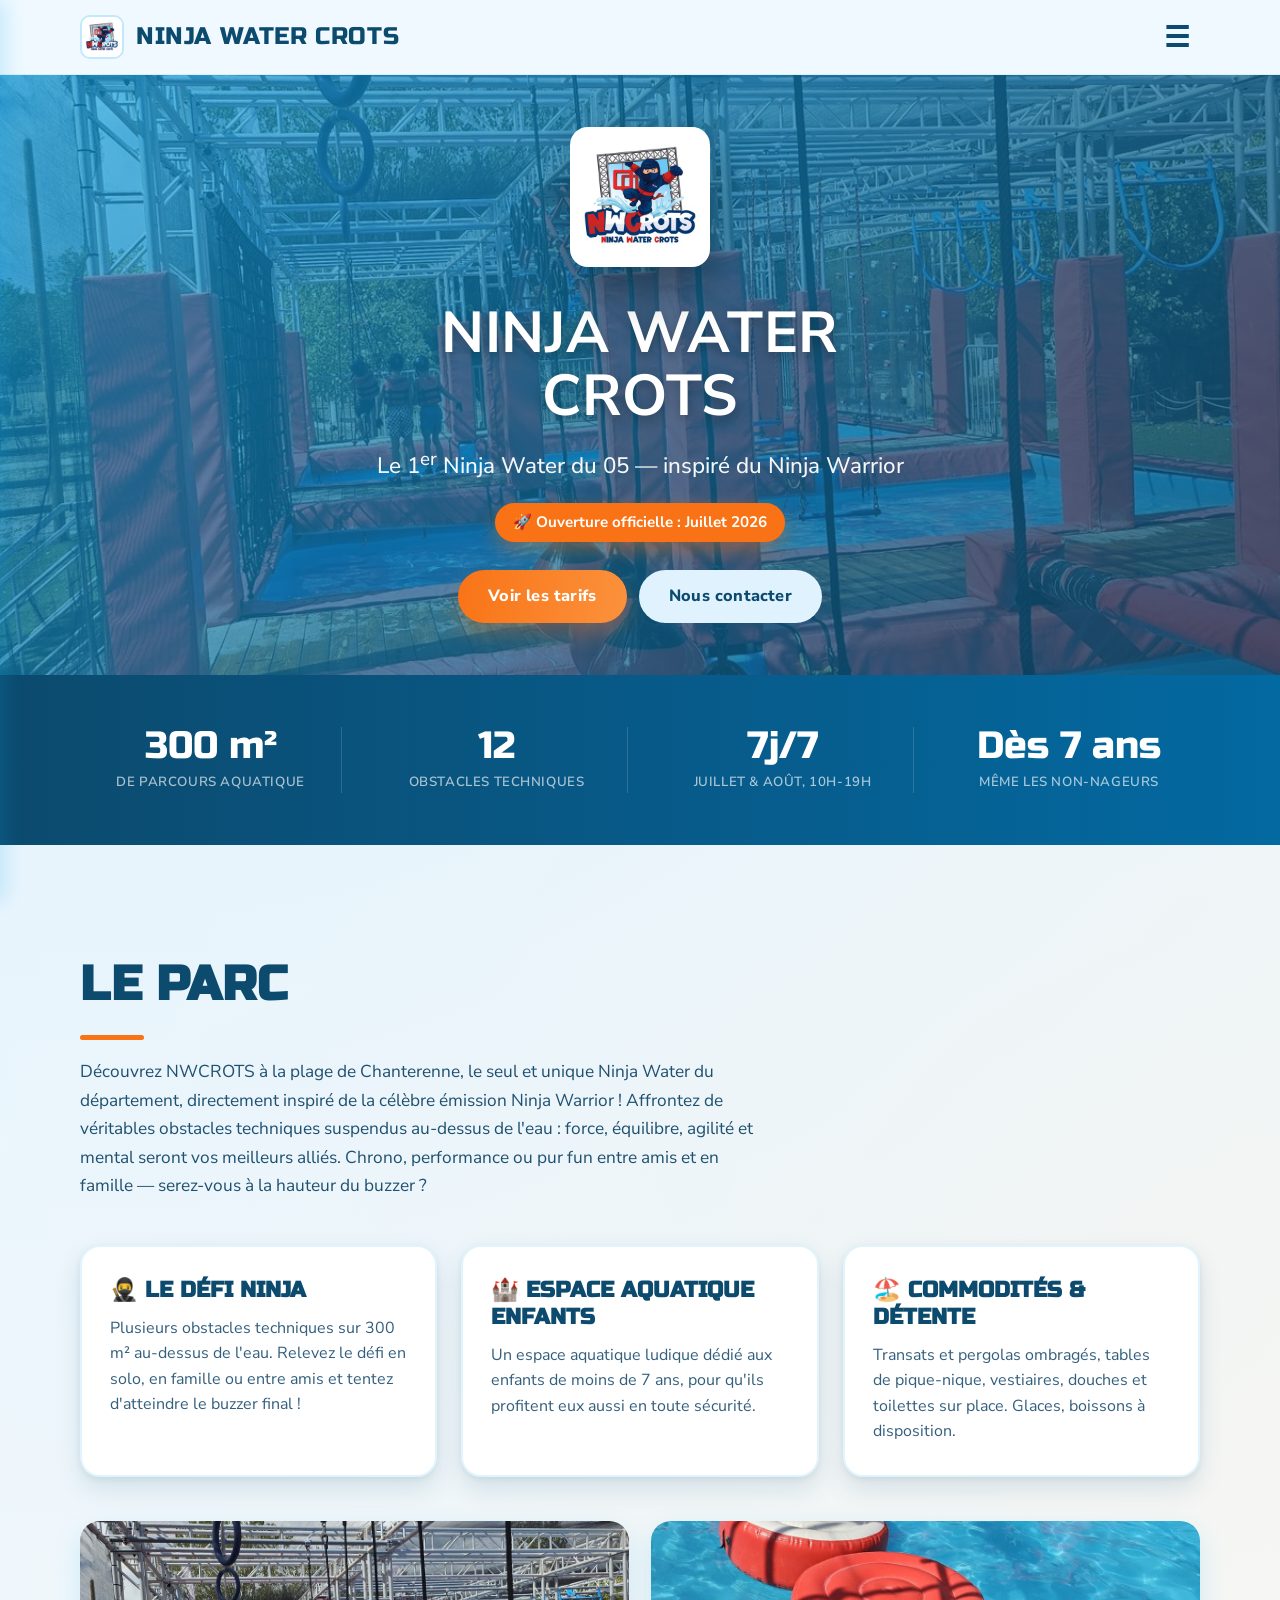
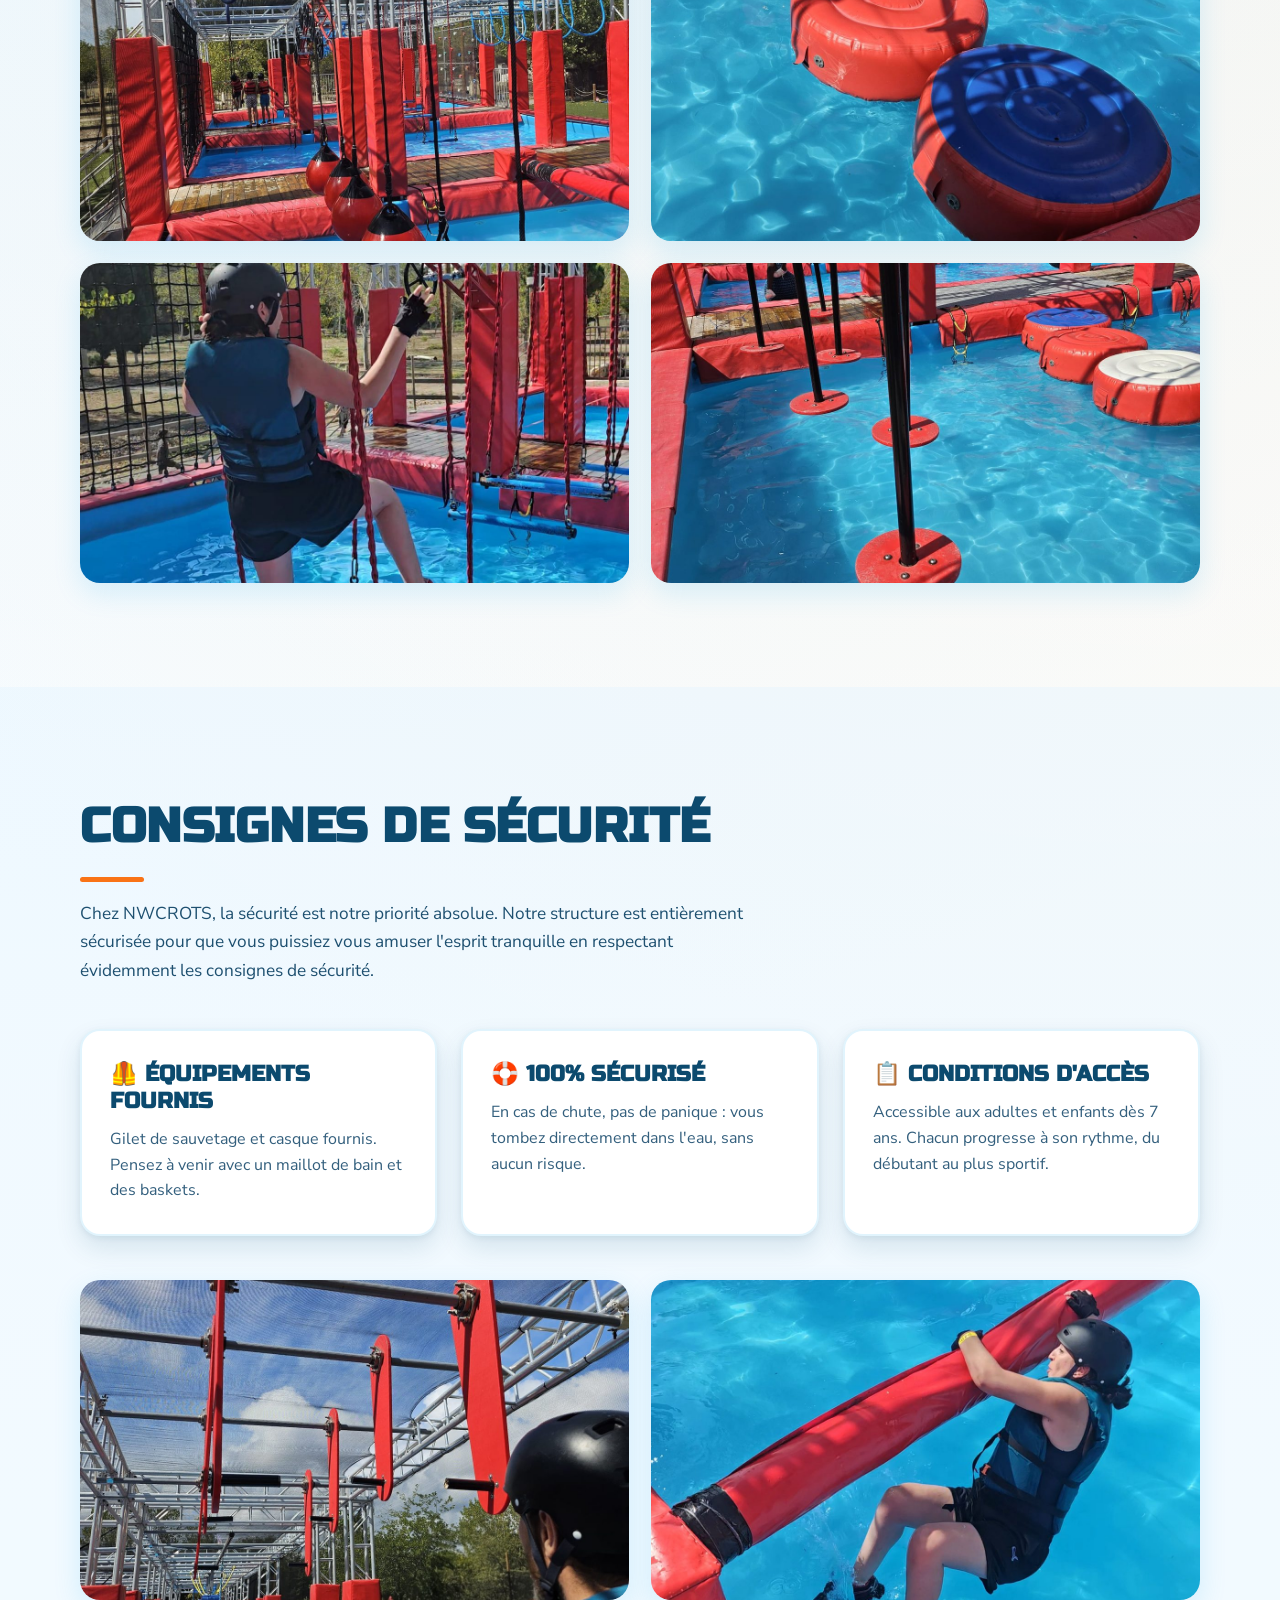
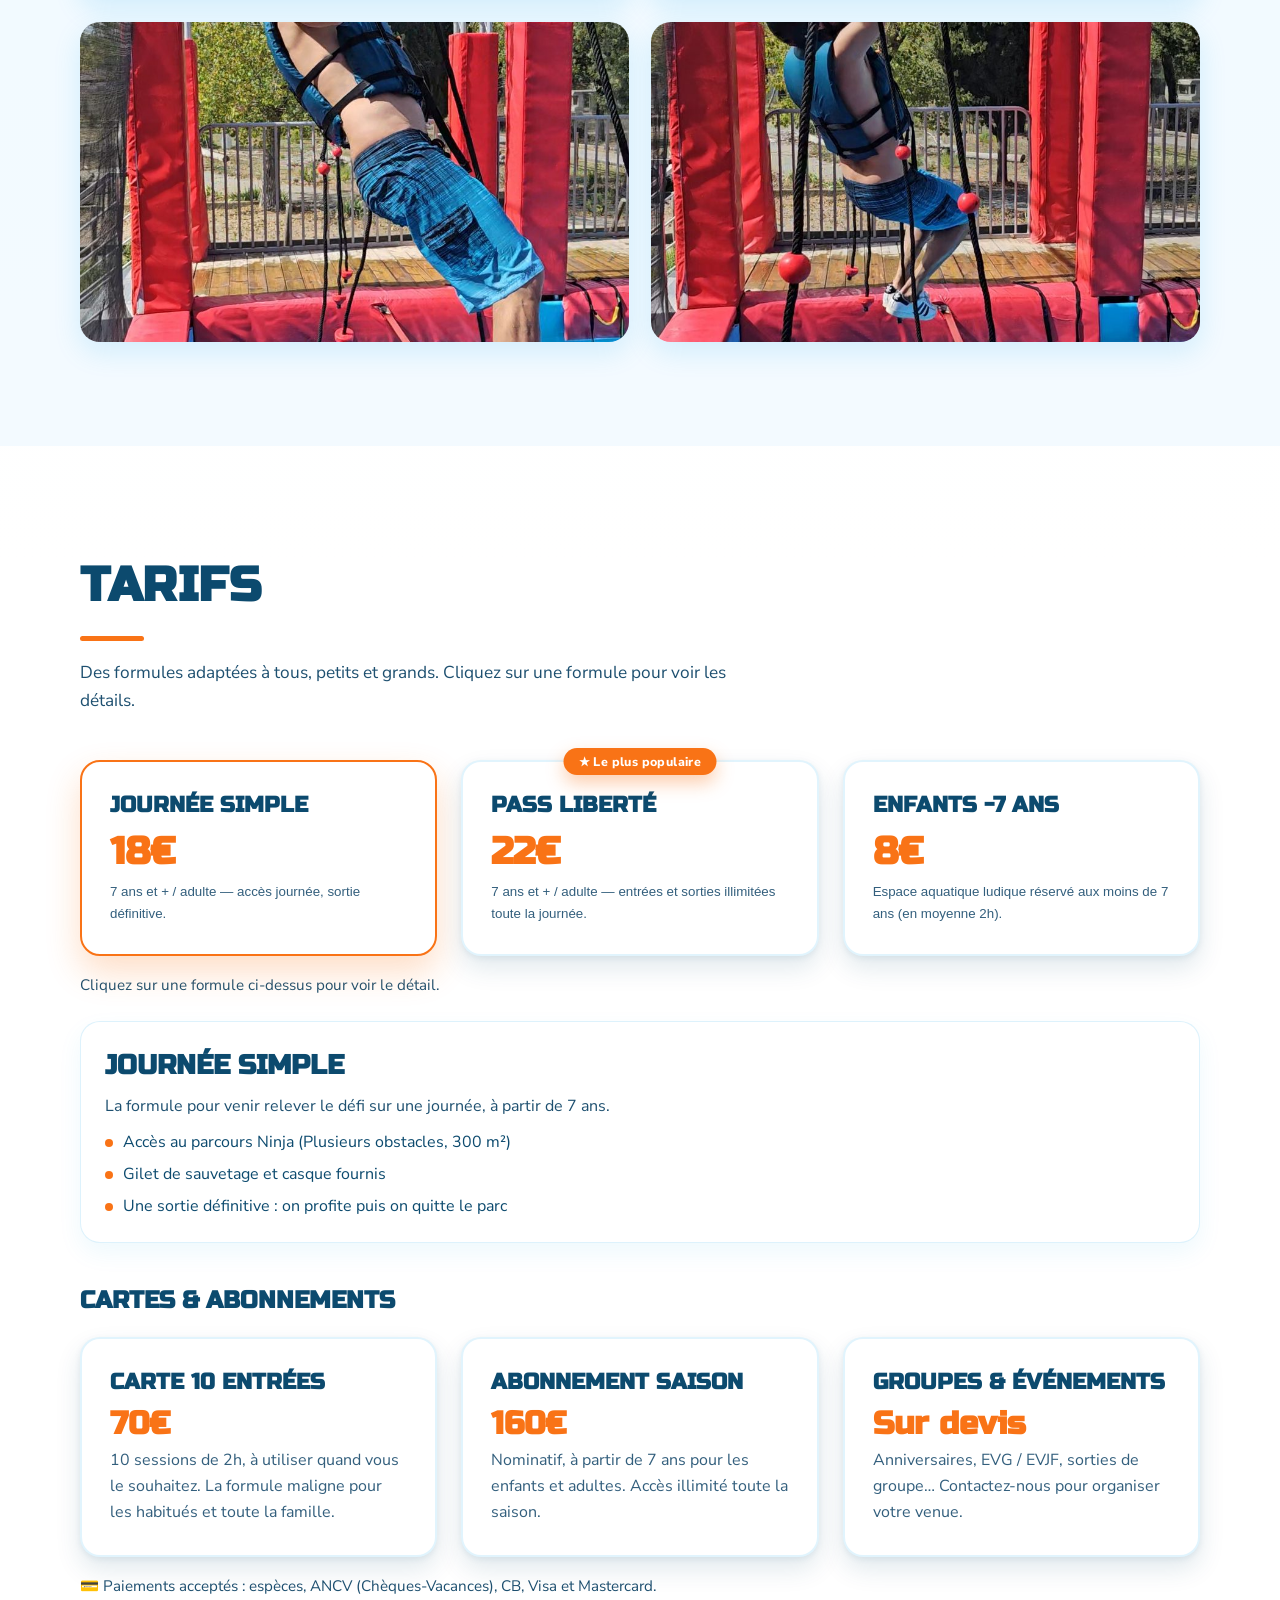
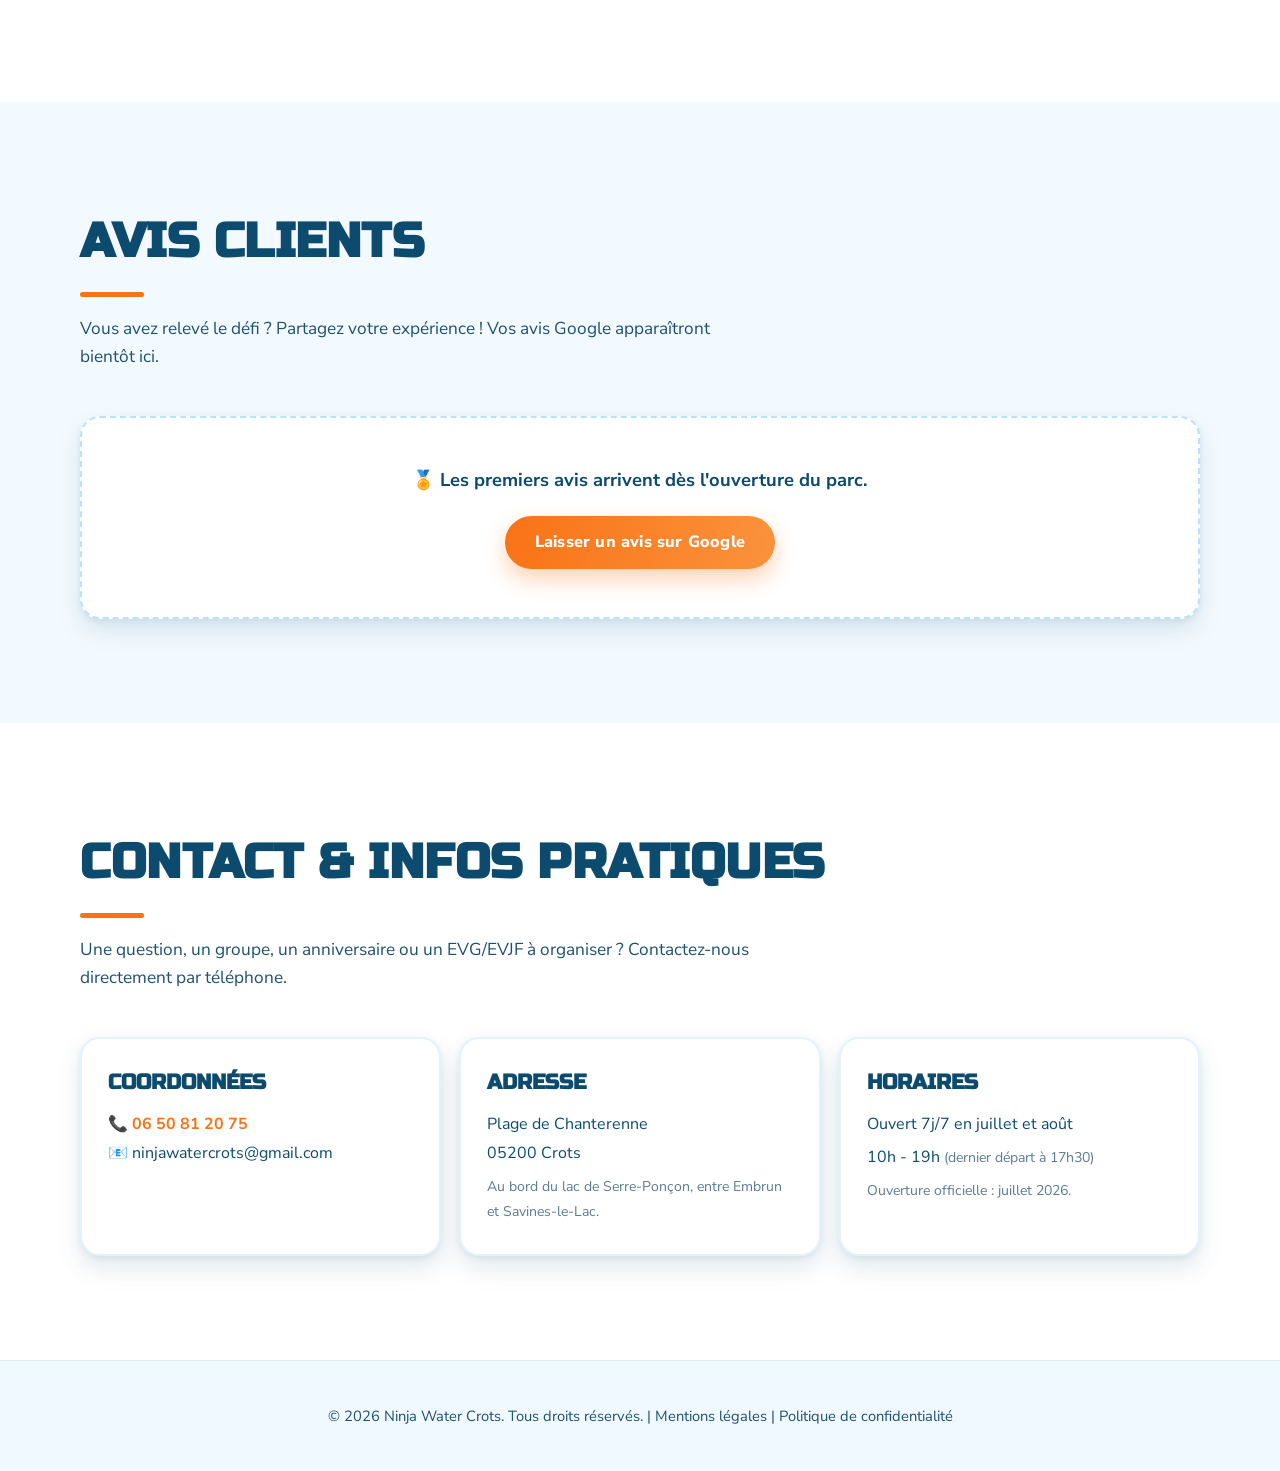
==== index.html @ 5668ff72 "Compression images + SEO (Open Graph, donnees structurees, sitemap, robots)" ====
﻿<!DOCTYPE html>
<html lang="fr">
<head>
  <meta charset="UTF-8">
  <meta name="viewport" content="width=device-width, initial-scale=1.0">
  <title>Ninja Water Crots (NWCROTS) | Le 1er Ninja Water du 05</title>
  <meta name="description" content="NWCROTS, le 1er Ninja Water des Hautes-Alpes à la plage de Chanterenne, Crots. Parcours d'obstacles inspiré de Ninja Warrior au-dessus de l'eau. Tarifs, sécurité et infos pratiques.">
  <link rel="canonical" href="https://eclectic-malasada-9f42c4.netlify.app/">

  <!-- Partage réseaux sociaux (Open Graph) -->
  <meta property="og:type" content="website">
  <meta property="og:locale" content="fr_FR">
  <meta property="og:site_name" content="Ninja Water Crots">
  <meta property="og:title" content="Ninja Water Crots (NWCROTS) | Le 1er Ninja Water du 05">
  <meta property="og:description" content="Le 1er Ninja Water des Hautes-Alpes à la plage de Chanterenne, Crots. Parcours d'obstacles inspiré de Ninja Warrior au-dessus de l'eau.">
  <meta property="og:image" content="https://eclectic-malasada-9f42c4.netlify.app/images/parcours_general_1.jpeg">
  <meta property="og:url" content="https://eclectic-malasada-9f42c4.netlify.app/">
  <meta name="twitter:card" content="summary_large_image">

  <!-- Données structurées : parc de loisirs (référencement local Google) -->
  <script type="application/ld+json">
  {
    "@context": "https://schema.org",
    "@type": "AmusementPark",
    "name": "Ninja Water Crots",
    "alternateName": "NWCROTS",
    "description": "Le 1er Ninja Water des Hautes-Alpes, parcours d'obstacles aquatique inspiré de Ninja Warrior à la plage de Chanterenne, Crots.",
    "url": "https://eclectic-malasada-9f42c4.netlify.app/",
    "image": "https://eclectic-malasada-9f42c4.netlify.app/images/parcours_general_1.jpeg",
    "telephone": "+33650812075",
    "priceRange": "€€",
    "currenciesAccepted": "EUR",
    "paymentAccepted": "Espèces, ANCV, Carte Bancaire, Visa, Mastercard",
    "address": {
      "@type": "PostalAddress",
      "streetAddress": "Plage de Chanterenne",
      "addressLocality": "Crots",
      "postalCode": "05200",
      "addressRegion": "Hautes-Alpes",
      "addressCountry": "FR"
    },
    "openingHoursSpecification": {
      "@type": "OpeningHoursSpecification",
      "dayOfWeek": ["Monday","Tuesday","Wednesday","Thursday","Friday","Saturday","Sunday"],
      "opens": "10:00",
      "closes": "19:00"
    }
  }
  </script>

  <link rel="preconnect" href="https://fonts.googleapis.com">
  <link rel="preconnect" href="https://fonts.gstatic.com" crossorigin>
  <link href="https://fonts.googleapis.com/css2?family=Russo+One&family=Nunito+Sans:wght@400;600;700&display=swap" rel="stylesheet">
    <link rel="stylesheet" href="styles.css">
</head>
<body>
  <div class="splash-screen" id="splashScreen" role="status" aria-live="polite" aria-label="Écran de bienvenue">
    <div class="splash-content">
      <img class="splash-logo" src="logoninha.jpeg" alt="Logo Ninja Water Crots">
      <h1 class="splash-title">Bienvenue</h1>
      <p class="splash-text">Prépare-toi pour ton défi Ninja Water Crots.</p>
    </div>
  </div>

  <header class="topbar">
    <div class="container nav-wrap">
      <a class="brand" href="#accueil" aria-label="Ninja Water Crots accueil">
        <img class="brand-logo" src="logoninha.jpeg" alt="Logo Ninja Water Crots">
        <span class="brand-text">Ninja Water Crots</span>
      </a>
      <button class="menu-btn" id="menuBtn" aria-expanded="false" aria-controls="mainNav"></button>
    </div>
  </header>

  <nav id="mainNav" class="nav-sidebar" aria-label="Navigation principale">
    <button class="nav-close" id="navClose">✕</button>
    <a href="#parc">Le Parc</a>
    <a href="#tarifs">Tarifs</a>
    <a href="#securite">Sécurité</a>
    <a href="#avis">Avis</a>
    <a href="#contact">Contact</a>
  </nav>

  <div class="nav-overlay" id="navOverlay"></div>

  <main>
    <section class="hero" id="accueil">
      <div class="hero-background" style="background-image: url('images/parcours_general_1.jpeg')"></div>
      <div class="hero-overlay"></div>
      <div class="hero-content">
        <img class="hero-logo" src="logoninha.jpeg" alt="Logo Ninja Water Crots">
        <h1>Ninja Water Crots</h1>
        <p>Le 1<sup>er</sup> Ninja Water du 05 — inspiré du Ninja Warrior</p>
        <span class="hero-badge">🚀 Ouverture officielle : Juillet 2026</span>
        <div class="hero-actions">
          <a class="btn btn-primary" href="#tarifs">Voir les tarifs</a>
          <a class="btn btn-secondary" href="#contact">Nous contacter</a>
        </div>
      </div>
    </section>

    <section class="stats-bar" aria-label="Chiffres clés">
      <div class="container stats-grid">
        <div class="stat-item">
          <span class="stat-number">300 m²</span>
          <span class="stat-label">De parcours aquatique</span>
        </div>
        <div class="stat-item">
          <span class="stat-number">12</span>
          <span class="stat-label">Obstacles techniques</span>
        </div>
        <div class="stat-item">
          <span class="stat-number">7j/7</span>
          <span class="stat-label">Juillet & Août, 10h-19h</span>
        </div>
        <div class="stat-item">
          <span class="stat-number">Dès 7 ans</span>
          <span class="stat-label">Même les non-nageurs</span>
        </div>
      </div>
    </section>

    <section class="section" id="parc">
      <div class="container">
        <h2 class="section-title">Le Parc</h2>
        <p class="section-lead">Découvrez NWCROTS à la plage de Chanterenne, le seul et unique Ninja Water du département, directement inspiré de la célèbre émission Ninja Warrior ! Affrontez de véritables obstacles techniques suspendus au-dessus de l'eau : force, équilibre, agilité et mental seront vos meilleurs alliés. Chrono, performance ou pur fun entre amis et en famille — serez-vous à la hauteur du buzzer ?</p>
        <div class="cards-3">
          <article class="card js-reveal">
            <h3>🥷 Le Défi Ninja</h3>
            <p>Plusieurs obstacles techniques sur 300 m² au-dessus de l'eau. Relevez le défi en solo, en famille ou entre amis et tentez d'atteindre le buzzer final !</p>
          </article>
          <article class="card js-reveal">
            <h3>🏰 Espace aquatique enfants</h3>
            <p>Un espace aquatique ludique dédié aux enfants de moins de 7 ans, pour qu'ils profitent eux aussi en toute sécurité.</p>
          </article>
          <article class="card js-reveal">
            <h3>🏖️ Commodités & détente</h3>
            <p>Transats et pergolas ombragés, tables de pique-nique, vestiaires, douches et toilettes sur place. Glaces, boissons à disposition.</p>
          </article>
        </div>
        <div class="section-images">
          <div class="section-image js-reveal">
            <img src="images/parcours_general_1.jpeg" alt="Vue générale du parc Ninja Water Crots avec obstacles rouges et piscine bleue">
          </div>
          <div class="section-image js-reveal">
            <img src="images/obstacles_piscine.jpeg" alt="Obstacles variés dans la piscine du parc">
          </div>
          <div class="section-image js-reveal">
            <img src="images/obstacle_roues.jpeg" alt="Détail des roues d'équilibre">
          </div>
          <div class="section-image js-reveal">
            <img src="images/obstacles_adaptes.jpeg" alt="Vue du parcours d'obstacles ninja au-dessus de l'eau">
          </div>
        </div>
      </div>
    </section>

    <section class="section" id="securite">
      <div class="container">
        <h2 class="section-title">Consignes de Sécurité</h2>
        <p class="section-lead">Chez NWCROTS, la sécurité est notre priorité absolue. Notre structure est entièrement sécurisée pour que vous puissiez vous amuser l'esprit tranquille en respectant évidemment les consignes de sécurité.</p>
        <div class="cards-3">
          <article class="card js-reveal">
            <h3>🦺 Équipements fournis</h3>
            <p>Gilet de sauvetage et casque fournis. Pensez à venir avec un maillot de bain et des baskets.</p>
          </article>
          <article class="card js-reveal">
            <h3>🛟 100% sécurisé</h3>
            <p>En cas de chute, pas de panique : vous tombez directement dans l'eau, sans aucun risque.</p>
          </article>
          <article class="card js-reveal">
            <h3>📋 Conditions d'accès</h3>
            <p>Accessible aux adultes et enfants dès 7 ans. Chacun progresse à son rythme, du débutant au plus sportif.</p>
          </article>
        </div>
        <div class="section-images">
          <div class="section-image js-reveal">
            <img src="images/parcours_obstacles.jpeg" alt="Participant en train de franchir un obstacle avec équipement de sécurité">
          </div>
          <div class="section-image js-reveal">
            <img src="images/personne_poutre.jpeg" alt="Personne testant son équilibre sur une poutre">
          </div>
          <div class="section-image js-reveal">
            <img src="images/personne_saut.jpeg" alt="Participant en plein saut avec équipement de protection">
          </div>
          <div class="section-image js-reveal">
            <img src="images/personne_acrobatie.jpeg" alt="Acrobatie encadrée avec équipement complet">
          </div>
        </div>
      </div>
    </section>

    <section class="section" id="tarifs">
      <div class="container">
        <h2 class="section-title">Tarifs</h2>
        <p class="section-lead">Des formules adaptées à tous, petits et grands. Cliquez sur une formule pour voir les détails.</p>
        <div class="tarif" role="tablist" aria-label="Choix des formules">
          <button class="card js-reveal tarif-card is-active" id="tarif-simple" type="button" role="tab" aria-selected="true" aria-controls="tarif-details-content" data-plan="simple">
            <h3>Journée Simple</h3>
            <strong>18€</strong>
            <p>7 ans et + / adulte — accès journée, sortie définitive.</p>
          </button>
          <button class="card js-reveal tarif-card" id="tarif-liberte" type="button" role="tab" aria-selected="false" aria-controls="tarif-details-content" data-plan="liberte">
            <h3>Pass Liberté</h3>
            <strong>22€</strong>
            <p>7 ans et + / adulte — entrées et sorties illimitées toute la journée.</p>
          </button>
          <button class="card js-reveal tarif-card" id="tarif-enfants" type="button" role="tab" aria-selected="false" aria-controls="tarif-details-content" data-plan="enfants">
            <h3>Enfants -7 ans</h3>
            <strong>8€</strong>
            <p>Espace aquatique ludique réservé aux moins de 7 ans (en moyenne 2h).</p>
          </button>
        </div>
        <p class="tarif-note">Cliquez sur une formule ci-dessus pour voir le détail.</p>
        <article class="tarif-details js-reveal" id="tarif-details-content" aria-live="polite">
          <h3>Journée Simple</h3>
          <p>La formule pour venir relever le défi sur une journée, à partir de 7 ans.</p>
          <ul class="detail-list">
            <li>Accès au parcours Ninja (Plusieurs obstacles, 300 m²)</li>
            <li>Gilet de sauvetage et casque fournis</li>
            <li>Une sortie définitive : on profite puis on quitte le parc</li>
          </ul>
        </article>

        <h3 class="tarif-subtitle">Cartes & abonnements</h3>
        <div class="cards-3">
          <article class="card js-reveal">
            <h3>Carte 10 entrées</h3>
            <strong class="tarif-price">70€</strong>
            <p>10 sessions de 2h, à utiliser quand vous le souhaitez. La formule maligne pour les habitués et toute la famille.</p>
          </article>
          <article class="card js-reveal">
            <h3>Abonnement saison</h3>
            <strong class="tarif-price">160€</strong>
            <p>Nominatif, à partir de 7 ans pour les enfants et adultes. Accès illimité toute la saison.</p>
          </article>
          <article class="card js-reveal">
            <h3>Groupes & événements</h3>
            <strong class="tarif-price">Sur devis</strong>
            <p>Anniversaires, EVG / EVJF, sorties de groupe… Contactez-nous pour organiser votre venue.</p>
          </article>
        </div>
        <p class="tarif-note">💳 Paiements acceptés : espèces, ANCV (Chèques-Vacances), CB, Visa et Mastercard.</p>
      </div>
    </section>

    <section class="section" id="avis">
      <div class="container">
        <h2 class="section-title">Avis Clients</h2>
        <p class="section-lead">Vous avez relevé le défi ? Partagez votre expérience ! Vos avis Google apparaîtront bientôt ici.</p>
        <div class="avis-placeholder js-reveal">
          <p>🏅 Les premiers avis arrivent dès l'ouverture du parc.</p>
          <a class="btn btn-primary" href="#contact">Laisser un avis sur Google</a>
        </div>
      </div>
    </section>

    <section class="section" id="contact">
      <div class="container">
        <h2 class="section-title">Contact & Infos pratiques</h2>
        <p class="section-lead">Une question, un groupe, un anniversaire ou un EVG/EVJF à organiser ? Contactez-nous directement par téléphone.</p>
        <div class="contact-grid">
          <article class="contact-item">
            <h3>Coordonnées</h3>
            <p>📞 <a href="tel:+33650812075">06 50 81 20 75</a><br>📧 ninjawatercrots@gmail.com</p>
          </article>
          <article class="contact-item">
            <h3>Adresse</h3>
            <p>Plage de Chanterenne<br>05200 Crots<br><span class="contact-sub">Au bord du lac de Serre-Ponçon, entre Embrun et Savines-le-Lac.</span></p>
          </article>
          <article class="contact-item">
            <h3>Horaires</h3>
            <p>Ouvert 7j/7 en juillet et août<br>10h - 19h <span class="contact-sub">(dernier départ à 17h30)</span><br><span class="contact-sub">Ouverture officielle : juillet 2026.</span></p>
          </article>
        </div>
      </div>
    </section>
  </main>

  <footer>
    <div class="container">
      <p>© <span id="year"></span> Ninja Water Crots. Tous droits réservés. | Mentions légales | Politique de confidentialité</p>
    </div>
  </footer>

    <script src="script.js"></script>
</body>
</html>
---- styles.css ----
:root {
  --nwc-blue: #0EA5E9;
  --nwc-blue-dark: #0C4A6E;
  --nwc-red: #F97316;
  --nwc-red-dark: #EA580C;
  --nwc-ice: #E0F2FE;
  --nwc-white: #ffffff;
  --nwc-ink: #0C4A6E;

  /* Radii (claymorphism : arrondis généreux) */
  --radius-sm: 12px;
  --radius: 20px;
  --radius-lg: 28px;

  /* Échelle d'ombres douces (claymorphism : double ombre) */
  --shadow-sm: 0 4px 14px rgba(14, 165, 233, 0.10);
  --shadow-md: 0 10px 28px rgba(14, 165, 233, 0.14);
  --shadow-lg: 0 20px 44px rgba(14, 165, 233, 0.20);
  --shadow-clay: 0 12px 26px rgba(12, 74, 110, 0.12), 0 2px 6px rgba(12, 74, 110, 0.08);
  --shadow: var(--shadow-md);

  /* Échelle d'espacement */
  --space-section: clamp(64px, 9vw, 104px);

  --container: 1120px;
}

* {
  box-sizing: border-box;
  margin: 0;
  padding: 0;
}

html {
  scroll-behavior: smooth;
  scroll-padding-top: 90px;
}

body {
  font-family: "Nunito Sans", sans-serif;
  color: var(--nwc-ink);
  background:
    radial-gradient(circle at 10% 0%, #e0f2fe 0%, transparent 42%),
    radial-gradient(circle at 90% 20%, #fff7ed 0%, transparent 33%),
    linear-gradient(180deg, #f0f9ff 0%, #ffffff 60%);
  line-height: 1.5;
}

.container {
  width: min(92%, var(--container));
  margin: 0 auto;
}

.section {
  padding: var(--space-section) 0;
}

/* Alternance de fonds pour rythmer la page */
.section:nth-of-type(even) {
  background: rgba(224, 242, 254, 0.4);
}

.section-title {
  font-family: "Russo One", sans-serif;
  font-size: clamp(1.5rem, 5vw, 3rem);
  color: var(--nwc-blue-dark);
  letter-spacing: 0.5px;
  text-transform: uppercase;
  margin-bottom: 18px;
}

/* Trait d'accent sous les titres de section */
.section-title::after {
  content: "";
  display: block;
  width: 64px;
  height: 5px;
  margin-top: 14px;
  border-radius: 999px;
  background: var(--nwc-red);
}

.section-lead {
  max-width: 68ch;
  font-size: 1.08rem;
  line-height: 1.65;
  color: #1e5070;
  margin-bottom: 44px;
}

/* ── Navbar ── */
.topbar {
  position: sticky;
  top: 0;
  z-index: 200;
  backdrop-filter: blur(14px);
  background: rgba(240, 249, 255, 0.94);
  border-bottom: 1px solid rgba(14, 165, 233, 0.1);
}

.nav-wrap {
  min-height: 74px;
  display: flex;
  align-items: center;
  justify-content: space-between;
  gap: 20px;
}

.brand {
  display: flex;
  align-items: center;
  gap: 12px;
  text-decoration: none;
  color: var(--nwc-blue-dark);
}

.brand-logo {
  width: 44px;
  height: 44px;
  border-radius: 10px;
  object-fit: cover;
  border: 2px solid rgba(14, 165, 233, 0.2);
}

.brand-text {
  font-family: "Russo One", sans-serif;
  font-size: 1.5rem;
  text-transform: uppercase;
  line-height: 1;
  letter-spacing: 0.6px;
}

.nav,
.nav-sidebar {
  display: flex;
  gap: 18px;
  align-items: center;
  flex-wrap: wrap;
}

.nav a,
.nav-sidebar a {
  text-decoration: none;
  color: var(--nwc-blue-dark);
  font-weight: 700;
  font-size: 0.94rem;
  transition: color .2s ease-out;
}

.nav a:hover,
.nav-sidebar a:hover {
  color: var(--nwc-red);
}

/* ── Buttons ── */
.btn {
  display: inline-flex;
  align-items: center;
  justify-content: center;
  min-height: 52px;
  border: none;
  cursor: pointer;
  text-decoration: none;
  text-align: center;
  font-family: inherit;
  font-weight: 800;
  font-size: 1.02rem;
  letter-spacing: 0.2px;
  border-radius: 999px;
  padding: 0.9rem 1.9rem;
  transition: transform .2s ease-out, box-shadow .2s ease-out, background .2s ease-out;
}

.btn:focus-visible,
input:focus-visible,
textarea:focus-visible,
select:focus-visible {
  outline: 3px solid rgba(249, 115, 22, 0.4);
  outline-offset: 2px;
}

.btn-primary {
  color: #fff;
  background: linear-gradient(100deg, var(--nwc-red), #fb923c);
  box-shadow: 0 10px 22px rgba(249, 115, 22, 0.32);
}

.btn-primary:hover {
  transform: translateY(-2px);
  box-shadow: 0 14px 30px rgba(249, 115, 22, 0.42);
}

.btn-secondary {
  color: var(--nwc-blue-dark);
  background: #e0f2fe;
}

.btn-secondary:hover {
  background: #bae6fd;
  transform: translateY(-2px);
}

.btn:disabled {
  opacity: 0.65;
  cursor: not-allowed;
  transform: none;
  box-shadow: none;
}

/* ── Hero ── */
.hero {
  position: relative;
  overflow: hidden;
  min-height: 600px;
  display: flex;
  align-items: center;
  justify-content: center;
}

.hero-background {
  position: absolute;
  inset: 0;
  background-size: cover;
  background-position: center;
  z-index: 0;
}

.hero-overlay {
  position: absolute;
  inset: 0;
  background: linear-gradient(135deg, rgba(14, 165, 233, 0.65) 0%, rgba(12, 74, 110, 0.75) 100%);
  z-index: 1;
}

.hero-content {
  position: relative;
  z-index: 2;
  text-align: center;
  color: #fff;
  max-width: 600px;
  padding: 0 24px;
}

.hero-logo {
  width: 140px;
  height: 140px;
  border-radius: 18px;
  object-fit: cover;
  margin-bottom: 28px;
  animation: logoZoom 1.2s cubic-bezier(0.34, 1.56, 0.64, 1) both;
  box-shadow: 0 20px 50px rgba(0, 0, 0, 0.4);
}

.hero h1 {
  font-family: "Nunito Sans", sans-serif;
  font-size: clamp(2.2rem, 5vw, 3.6rem);
  font-weight: 700;
  line-height: 1.1;
  text-transform: uppercase;
  color: #fff;
  margin-bottom: 16px;
  letter-spacing: 0.6px;
  text-shadow: 0 4px 12px rgba(0, 0, 0, 0.3);
}

.hero p {
  font-size: clamp(1.1rem, 3vw, 1.4rem);
  color: rgba(255, 255, 255, 0.95);
  margin-bottom: 20px;
  font-weight: 500;
}

.hero-badge {
  display: inline-block;
  background: var(--nwc-red);
  color: #fff;
  font-weight: 700;
  font-size: 0.95rem;
  padding: 0.5rem 1.1rem;
  border-radius: 999px;
  margin-bottom: 28px;
  box-shadow: 0 8px 20px rgba(249, 115, 22, 0.4);
  cursor: default;
  user-select: none;
}

.hero-actions {
  display: flex;
  gap: 12px;
  flex-wrap: wrap;
  justify-content: center;
}

@keyframes logoZoom {
  from {
    transform: scale(0.4);
    opacity: 0;
  }
  to {
    transform: scale(1);
    opacity: 1;
  }
}

.pill-row {
  display: flex;
  flex-wrap: wrap;
  gap: 8px;
}

.pill {
  background: rgba(255, 255, 255, 0.15);
  border: 1px solid rgba(255, 255, 255, 0.22);
  border-radius: 999px;
  padding: 0.28rem 0.75rem;
  font-size: 0.86rem;
}

/* ── Stats Bar ── */
.stats-bar {
  background: linear-gradient(90deg, var(--nwc-blue-dark) 0%, #0369a1 100%);
  padding: 52px 0;
}

.stats-grid {
  display: grid;
  grid-template-columns: repeat(4, 1fr);
  gap: 24px;
  text-align: center;
}

.stat-item {
  display: flex;
  flex-direction: column;
  gap: 8px;
  padding: 0 16px;
}

/* Séparateurs subtils entre les chiffres */
.stat-item:not(:last-child) {
  border-right: 1px solid rgba(255, 255, 255, 0.15);
}

.stat-number {
  font-family: "Russo One", sans-serif;
  font-size: clamp(1.8rem, 3vw, 2.4rem);
  color: #fff;
  line-height: 1;
}

.stat-label {
  font-size: 0.83rem;
  color: rgba(255, 255, 255, 0.65);
  font-weight: 600;
  text-transform: uppercase;
  letter-spacing: 0.6px;
}

/* ── Cards ── */
.cards-3 {
  display: grid;
  grid-template-columns: repeat(3, minmax(0, 1fr));
  gap: 24px;
  align-items: stretch;
}

.card {
  height: 100%;
  border-radius: var(--radius);
  background: #fff;
  border: 2px solid rgba(14, 165, 233, 0.12);
  padding: 30px 28px;
  box-shadow: var(--shadow-clay);
  opacity: 0;
  transform: translateY(18px);
  transition: opacity .5s ease-out, transform .3s ease-out, box-shadow .3s ease-out, border-color .3s ease-out;
}

.card.reveal {
  opacity: 1;
  transform: translateY(0);
}

/* Survol : élévation douce, sans décalage de layout */
.card.reveal:hover {
  transform: translateY(-6px);
  box-shadow: var(--shadow-lg);
  border-color: rgba(14, 165, 233, 0.3);
}

.card h3 {
  font-family: "Russo One", sans-serif;
  font-size: 1.4rem;
  line-height: 1.2;
  color: var(--nwc-blue-dark);
  text-transform: uppercase;
  margin-bottom: 12px;
}

.card p {
  color: #335f7d;
  line-height: 1.6;
}

/* ── Tarifs ── */
.tarif {
  display: grid;
  grid-template-columns: repeat(3, minmax(0, 1fr));
  gap: 24px;
  align-items: stretch;
}

.tarif .card strong {
  display: block;
  font-size: 2.4rem;
  color: var(--nwc-red);
  line-height: 1;
  margin: 14px 0 10px;
  font-family: "Russo One", sans-serif;
}

.tarif-card {
  text-align: left;
  width: 100%;
  cursor: pointer;
  position: relative;
  transition: transform .2s ease-out, box-shadow .2s ease-out, border-color .2s ease-out;
}

.tarif-card.reveal:hover {
  transform: translateY(-6px);
  box-shadow: var(--shadow-lg);
  border-color: rgba(14, 165, 233, 0.4);
}

.tarif-card.is-active {
  border-color: var(--nwc-red);
  box-shadow: 0 16px 34px rgba(249, 115, 22, 0.24);
}

/* Carte recommandée : "Pass Liberté" mise en avant */
#tarif-liberte::before {
  content: "★ Le plus populaire";
  position: absolute;
  top: -14px;
  left: 50%;
  transform: translateX(-50%);
  white-space: nowrap;
  background: var(--nwc-red);
  color: #fff;
  font-family: "Nunito Sans", sans-serif;
  font-weight: 800;
  font-size: 0.78rem;
  letter-spacing: 0.4px;
  padding: 0.32rem 0.95rem;
  border-radius: 999px;
  box-shadow: 0 8px 18px rgba(249, 115, 22, 0.35);
}

.tarif-note {
  margin-top: 18px;
  font-size: 0.95rem;
  color: #1e5070;
}

.tarif-subtitle {
  font-family: "Russo One", sans-serif;
  font-size: 1.5rem;
  color: var(--nwc-blue-dark);
  text-transform: uppercase;
  margin: 40px 0 18px;
}

.tarif-price {
  display: block;
  font-size: 2rem;
  color: var(--nwc-red);
  line-height: 1;
  margin: 10px 0 8px;
  font-family: "Russo One", sans-serif;
}

.tarif-details {
  margin-top: 24px;
  background: #fff;
  border: 1px solid rgba(14, 165, 233, 0.14);
  border-radius: var(--radius);
  padding: 24px;
  box-shadow: 0 10px 24px rgba(14, 165, 233, 0.07);
}

.tarif-details h3 {
  font-family: "Russo One", sans-serif;
  text-transform: uppercase;
  color: var(--nwc-blue-dark);
  font-size: 1.7rem;
  margin-bottom: 8px;
}

.tarif-details p {
  color: #1e5070;
  margin-bottom: 12px;
}

.detail-list {
  list-style: none;
  display: grid;
  gap: 8px;
}

.detail-list li {
  padding-left: 18px;
  position: relative;
}

.detail-list li::before {
  content: "";
  width: 8px;
  height: 8px;
  border-radius: 50%;
  background: var(--nwc-red);
  position: absolute;
  top: 9px;
  left: 0;
}

/* ── Forms ── */
.split {
  display: grid;
  grid-template-columns: 1fr 1fr;
  gap: 22px;
  align-items: start;
}

form {
  background: #fff;
  border: 1px solid rgba(14, 165, 233, 0.14);
  border-radius: var(--radius);
  padding: 22px;
  box-shadow: 0 10px 28px rgba(14, 165, 233, 0.07);
}

.field {
  display: grid;
  gap: 8px;
  margin-bottom: 14px;
}

.field-row {
  display: grid;
  grid-template-columns: 1fr 1fr;
  gap: 12px;
}

label {
  font-weight: 700;
  color: var(--nwc-blue-dark);
}

input,
textarea,
select {
  width: 100%;
  border: 1px solid rgba(14, 165, 233, 0.25);
  border-radius: 10px;
  padding: 0.68rem 0.75rem;
  font-family: inherit;
  font-size: 0.98rem;
  color: var(--nwc-blue-dark);
  background: #fff;
  transition: border-color .2s ease-out, box-shadow .2s ease-out;
}

input:focus,
textarea:focus,
select:focus {
  border-color: var(--nwc-blue);
  outline: none;
  box-shadow: 0 0 0 3px rgba(14, 165, 233, 0.12);
}

textarea {
  min-height: 112px;
  resize: vertical;
}

.feedback {
  margin-top: 12px;
  font-size: 0.95rem;
  font-weight: 700;
}

.feedback.error {
  color: #c2410c;
}

.feedback.success {
  color: #0d7a35;
}

.rating-group {
  display: flex;
  gap: 8px;
  flex-wrap: wrap;
}

.rating-group input {
  display: none;
}

.rating-group label {
  cursor: pointer;
  padding: 0.42rem 0.72rem;
  border-radius: 999px;
  border: 1px solid rgba(14, 165, 233, 0.25);
  font-size: 0.92rem;
  color: var(--nwc-blue-dark);
  font-weight: 700;
  background: #f0f9ff;
  transition: all .2s ease-out;
}

.rating-group input:checked + label {
  background: #e0f2fe;
  border-color: var(--nwc-blue);
  color: var(--nwc-blue-dark);
}

/* ── Avis ── */
.avis-placeholder {
  background: #fff;
  border: 2px dashed rgba(14, 165, 233, 0.3);
  border-radius: var(--radius);
  padding: 48px 28px;
  text-align: center;
  box-shadow: var(--shadow-clay);
}

.avis-placeholder p {
  font-size: 1.15rem;
  color: var(--nwc-blue-dark);
  font-weight: 700;
  margin-bottom: 22px;
}

.avis-grid {
  display: grid;
  grid-template-columns: repeat(3, minmax(0, 1fr));
  gap: 24px;
  align-items: stretch;
}

.avis-card {
  position: relative;
  height: 100%;
  display: flex;
  flex-direction: column;
  background: #fff;
  border: 2px solid rgba(14, 165, 233, 0.12);
  border-radius: var(--radius);
  padding: 30px 28px 26px;
  box-shadow: var(--shadow-clay);
  transition: transform .3s ease-out, box-shadow .3s ease-out;
}

.avis-card:hover {
  transform: translateY(-6px);
  box-shadow: var(--shadow-lg);
}

/* Guillemet décoratif */
.avis-card::before {
  content: "\201C";
  position: absolute;
  top: 6px;
  right: 22px;
  font-family: "Russo One", sans-serif;
  font-size: 4rem;
  line-height: 1;
  color: rgba(14, 165, 233, 0.12);
}

.avis-card .avis-rating {
  font-size: 1.15rem;
  margin-bottom: 14px;
}

.avis-card p {
  color: #335f7d;
  margin-bottom: 14px;
  font-style: italic;
  line-height: 1.6;
}

.avis-author {
  margin-top: auto;
  font-weight: 800;
  color: var(--nwc-blue-dark);
  margin-bottom: 0;
}

.avis-list {
  display: grid;
  gap: 12px;
  margin-top: 16px;
}

.avis-item {
  border: 1px solid rgba(14, 165, 233, 0.14);
  border-radius: 12px;
  padding: 14px;
  background: #fff;
}

.avis-item strong {
  color: var(--nwc-blue-dark);
  display: block;
  margin-bottom: 4px;
}

/* ── Images / Gallery ── */
.section-images {
  display: grid;
  grid-template-columns: repeat(2, 1fr);
  gap: 22px;
  margin-top: 44px;
}

.section-image {
  border-radius: var(--radius);
  overflow: hidden;
  box-shadow: var(--shadow-md);
  opacity: 0;
  transform: translateY(24px);
  transition: opacity .6s ease-out, transform .35s ease-out, box-shadow .35s ease-out;
}

.section-image.reveal {
  opacity: 1;
  transform: translateY(0);
}

/* Survol : on soulève le cadre + on zoome l'image à l'intérieur (aucun décalage) */
.section-image:hover {
  transform: translateY(-6px);
  box-shadow: var(--shadow-lg);
}

.section-image img {
  width: 100%;
  height: 320px;
  object-fit: cover;
  display: block;
  transition: transform .5s ease-out;
}

.section-image:hover img {
  transform: scale(1.05);
}

/* ── Contact ── */
.contact-grid {
  display: grid;
  grid-template-columns: repeat(3, 1fr);
  gap: 18px;
}

.contact-item a {
  color: var(--nwc-red);
  text-decoration: none;
  font-weight: 700;
}

.contact-item a:hover {
  text-decoration: underline;
}

.contact-sub {
  display: inline-block;
  margin-top: 6px;
  font-size: 0.88rem;
  color: #5b7c91;
}

.contact-item {
  height: 100%;
  border: 2px solid rgba(14, 165, 233, 0.12);
  border-radius: var(--radius);
  padding: 28px 26px;
  background: #fff;
  box-shadow: var(--shadow-clay);
  transition: transform .3s ease-out, box-shadow .3s ease-out, border-color .3s ease-out;
}

.contact-item:hover {
  transform: translateY(-6px);
  box-shadow: var(--shadow-lg);
  border-color: rgba(14, 165, 233, 0.3);
}

.contact-item h3 {
  font-family: "Russo One", sans-serif;
  color: var(--nwc-blue-dark);
  font-size: 1.3rem;
  text-transform: uppercase;
  margin-bottom: 12px;
}

.contact-item p {
  line-height: 1.8;
}

/* ── Footer ── */
footer {
  padding: 44px 0;
  border-top: 1px solid rgba(14, 165, 233, 0.1);
  color: #1e5070;
  font-size: 0.92rem;
  background: #f0f9ff;
  text-align: center;
}

/* ── Mobile menu ── */
.menu-btn {
  display: inline-block;
  border: 0;
  background: transparent;
  color: var(--nwc-blue-dark);
  font-weight: 700;
  cursor: pointer;
  font-size: 1.8rem;
  padding: 0.4rem 0.6rem;
  line-height: 1;
  transition: transform .2s ease-out;
  z-index: 300;
  margin-left: auto;
}

.menu-btn:hover {
  transform: scale(1.1);
}

.menu-btn::before {
  content: "☰";
}

/* Sidebar Navigation */
.nav-sidebar {
  position: fixed;
  left: 0;
  top: 0;
  width: 280px;
  height: 100vh;
  background: linear-gradient(135deg, #f0f9ff 0%, #e0f2fe 100%);
  border-right: 2px solid rgba(14, 165, 233, 0.15);
  padding: 20px 0;
  overflow-y: auto;
  transform: translateX(-100%);
  transition: transform .3s cubic-bezier(0.34, 1.56, 0.64, 1);
  z-index: 250;
  box-shadow: 4px 0 20px rgba(14, 165, 233, 0.2);
  flex-direction: column;
}

.nav-sidebar.open {
  transform: translateX(0);
}


.nav-close {
  display: none;
  border: 0;
  background: transparent;
  font-size: 1.8rem;
  color: var(--nwc-blue-dark);
  cursor: pointer;
  padding: 12px 20px;
  width: 100%;
  text-align: right;
  transition: transform .2s ease-out;
}

.nav-close:hover {
  transform: scale(1.2);
}

.nav-sidebar a {
  display: block;
  padding: 14px 20px;
  text-decoration: none;
  color: var(--nwc-blue-dark);
  font-weight: 600;
  border-left: 4px solid transparent;
  transition: all .2s ease-out;
}

.nav-sidebar a:hover {
  background: rgba(14, 165, 233, 0.1);
  border-left-color: var(--nwc-red);
}

.nav-overlay {
  position: fixed;
  inset: 0;
  background: rgba(0, 0, 0, 0);
  opacity: 0;
  visibility: hidden;
  transition: opacity .3s ease-out, visibility .3s ease-out;
  z-index: 200;
  cursor: pointer;
}

.nav-overlay.open {
  background: rgba(0, 0, 0, 0.4);
  opacity: 1;
  visibility: visible;
}

/* ── Splash screen ── */
.splash-screen {
  position: fixed;
  inset: 0;
  z-index: 1000;
  display: grid;
  place-items: center;
  text-align: center;
  padding: 24px;
  background:
    radial-gradient(circle at 20% 10%, rgba(224, 242, 254, 0.65) 0%, transparent 38%),
    radial-gradient(circle at 80% 90%, rgba(249, 115, 22, 0.14) 0%, transparent 42%),
    linear-gradient(180deg, #f0f9ff 0%, #ffffff 75%);
  opacity: 1;
  visibility: visible;
  transition: opacity .65s ease-out, visibility .65s ease-out;
}

.splash-screen.hidden {
  opacity: 0;
  visibility: hidden;
  pointer-events: none;
}

.splash-content {
  max-width: 520px;
  animation: splashUp .8s ease-out both;
}

.splash-logo {
  width: min(42vw, 190px);
  aspect-ratio: 1 / 1;
  border-radius: 18px;
  object-fit: cover;
  border: 3px solid rgba(14, 165, 233, 0.2);
  box-shadow: 0 16px 32px rgba(14, 165, 233, 0.16);
  margin-bottom: 16px;
}

.splash-title {
  font-family: "Russo One", sans-serif;
  text-transform: uppercase;
  color: var(--nwc-blue-dark);
  font-size: clamp(2rem, 5vw, 3.2rem);
  line-height: 1;
  margin-bottom: 8px;
  letter-spacing: 0.6px;
}

.splash-text {
  color: #1e5070;
  font-size: 1.02rem;
}

@keyframes splashUp {
  from {
    transform: translateY(14px);
    opacity: 0;
  }
  to {
    transform: translateY(0);
    opacity: 1;
  }
}

@media (prefers-reduced-motion: reduce) {
  *,
  .splash-screen,
  .splash-content {
    transition: none !important;
    animation: none !important;
  }
}

@media (max-width: 980px) {
  .hero-grid,
  .split,
  .contact-grid,
  .cards-3,
  .tarif,
  .avis-grid,
  .section-images {
    grid-template-columns: 1fr;
  }

  .stats-grid {
    grid-template-columns: repeat(2, 1fr);
  }

  .menu-btn {
    display: inline-block;
  }

  .nav-close {
    display: block;
  }

  .brand-text {
    font-size: 1rem;
  }

  .nav-wrap {
    flex-wrap: wrap;
  }

  .field-row {
    grid-template-columns: 1fr;
  }

  .section-images {
    grid-template-columns: 1fr;
  }

  .avis-grid {
    grid-template-columns: 1fr;
  }
}
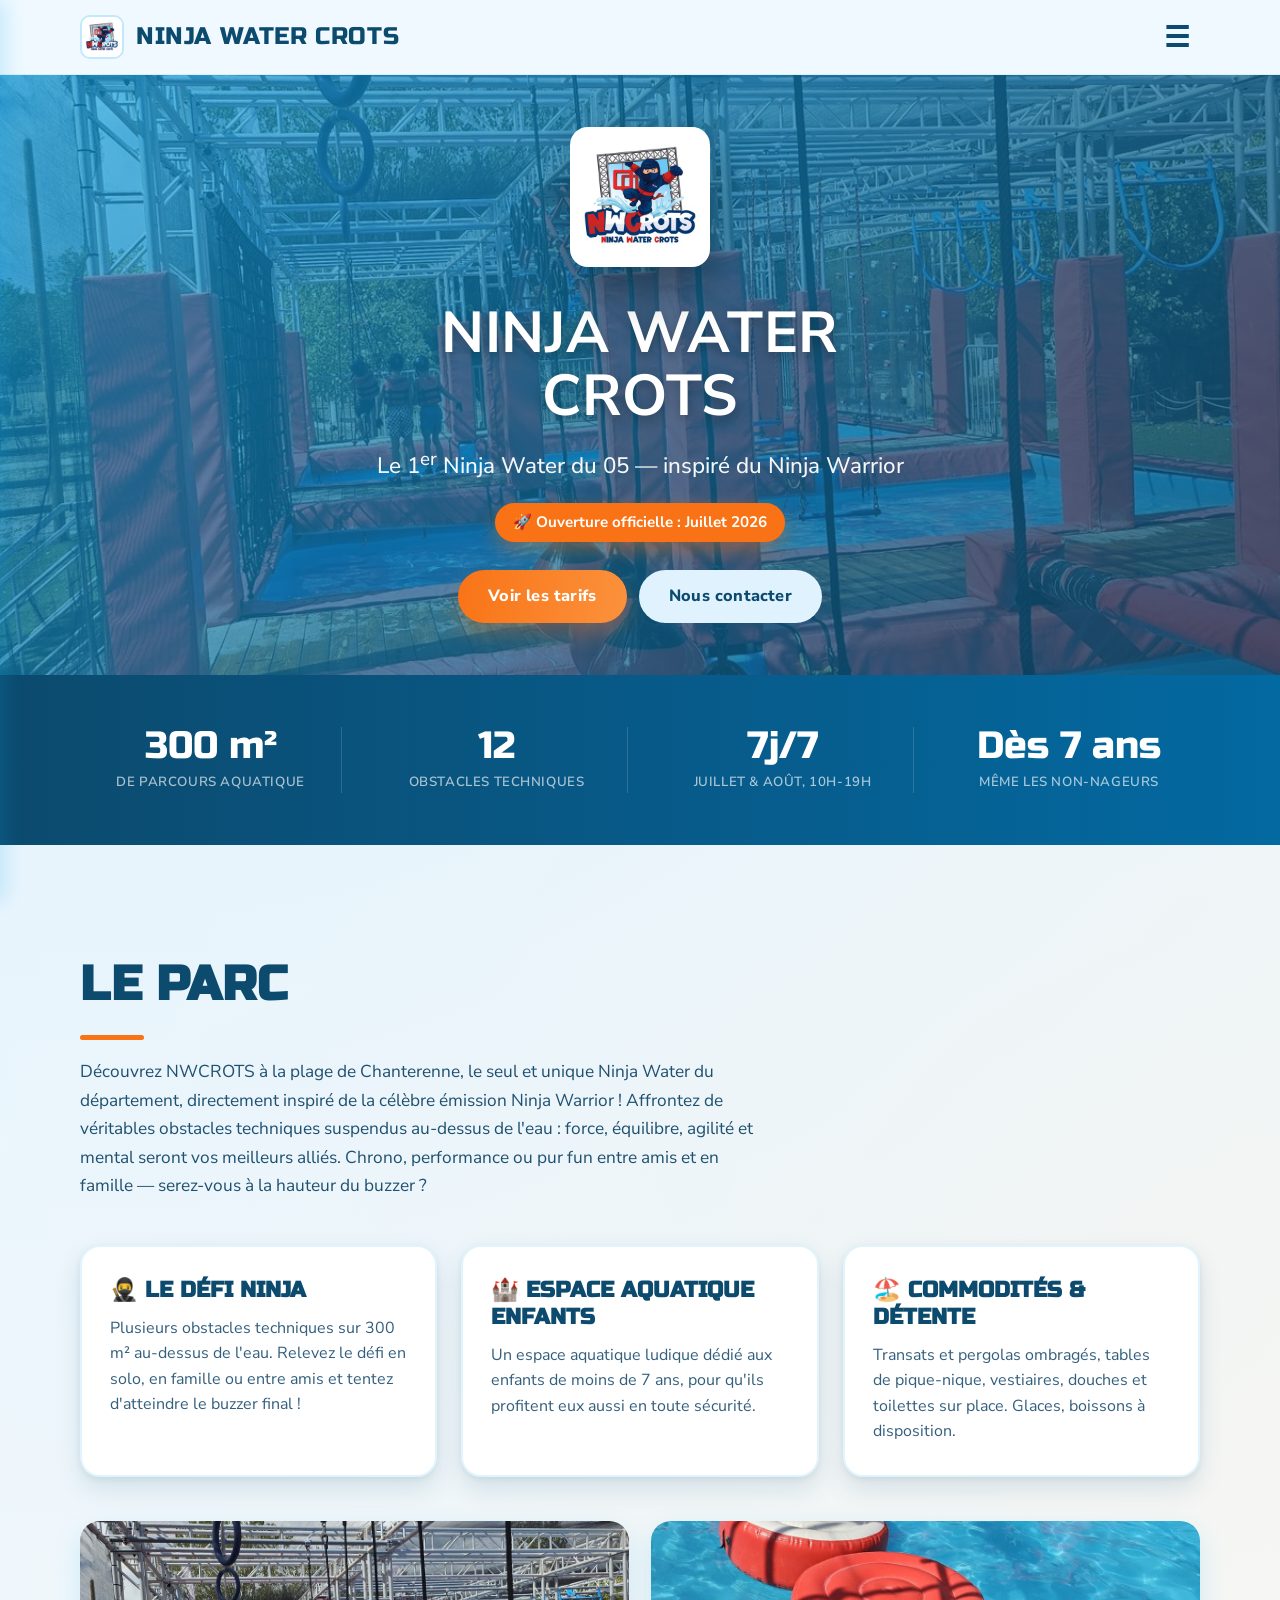
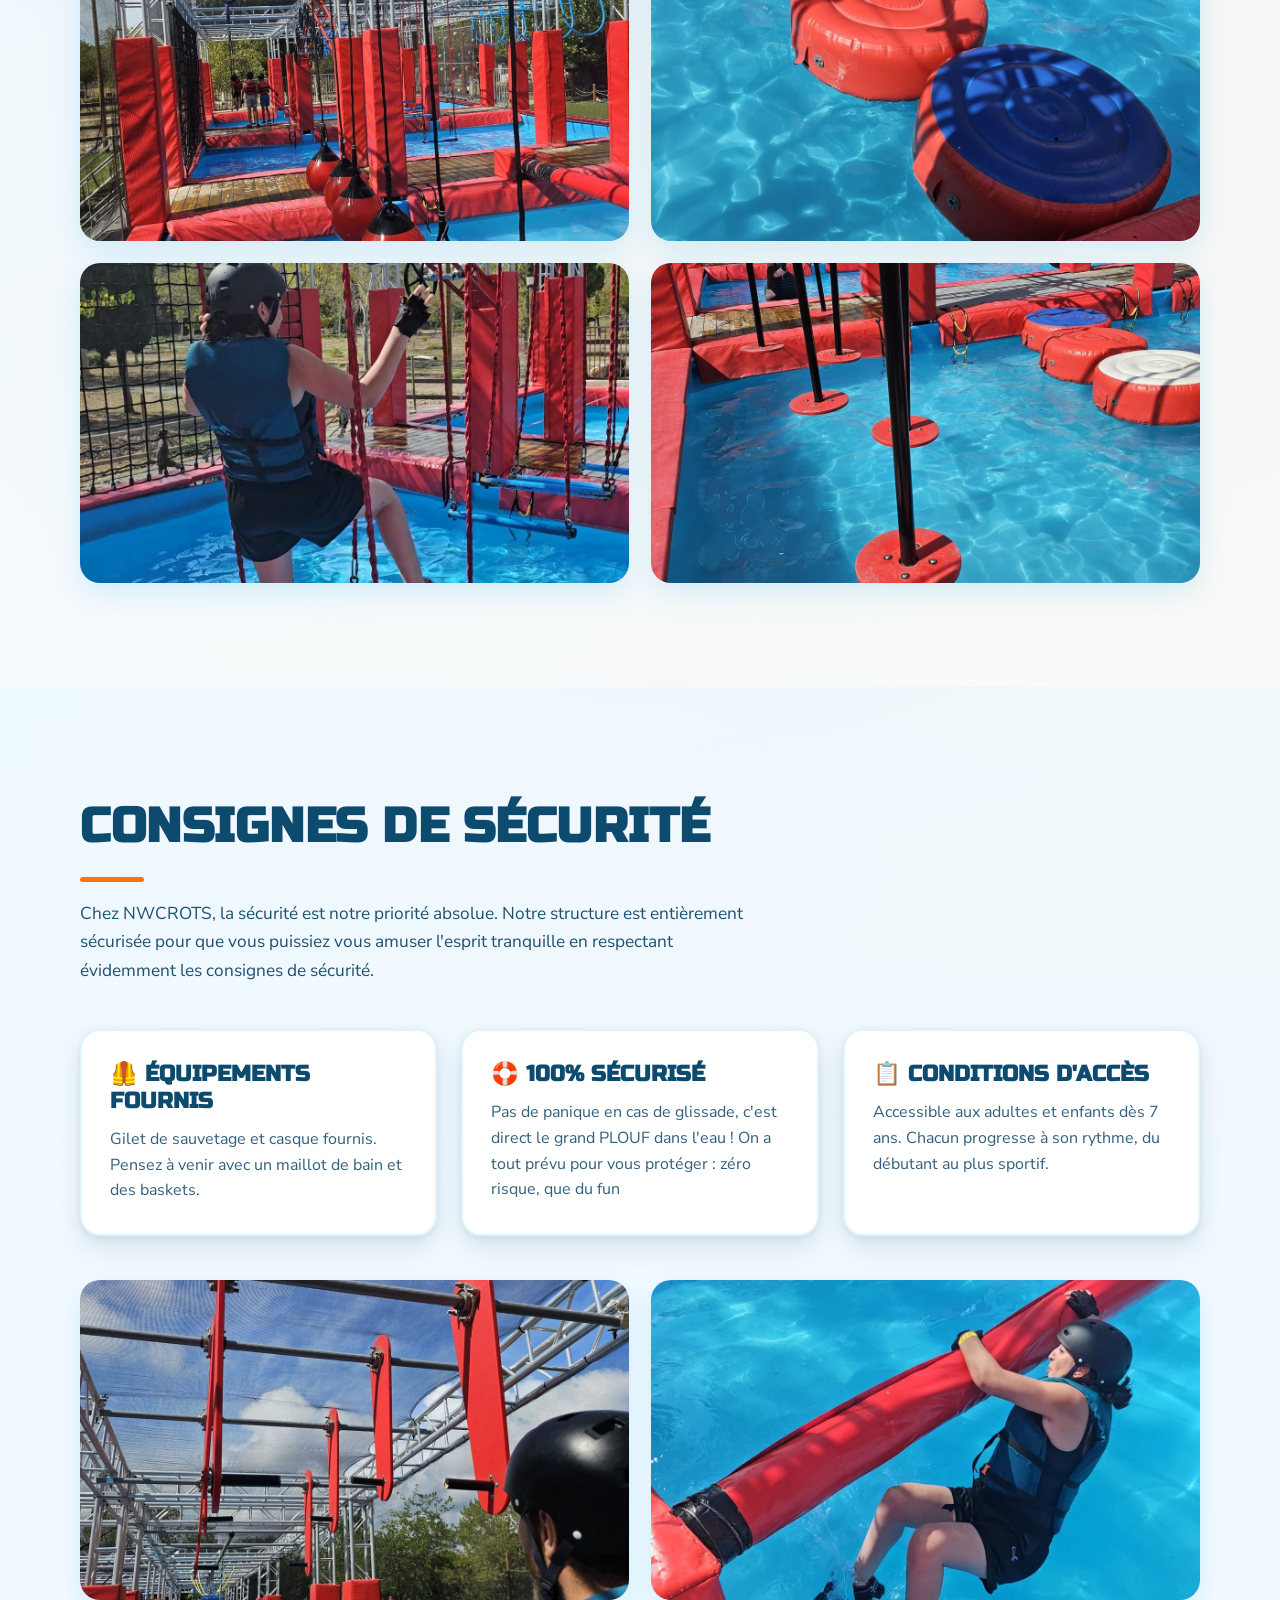
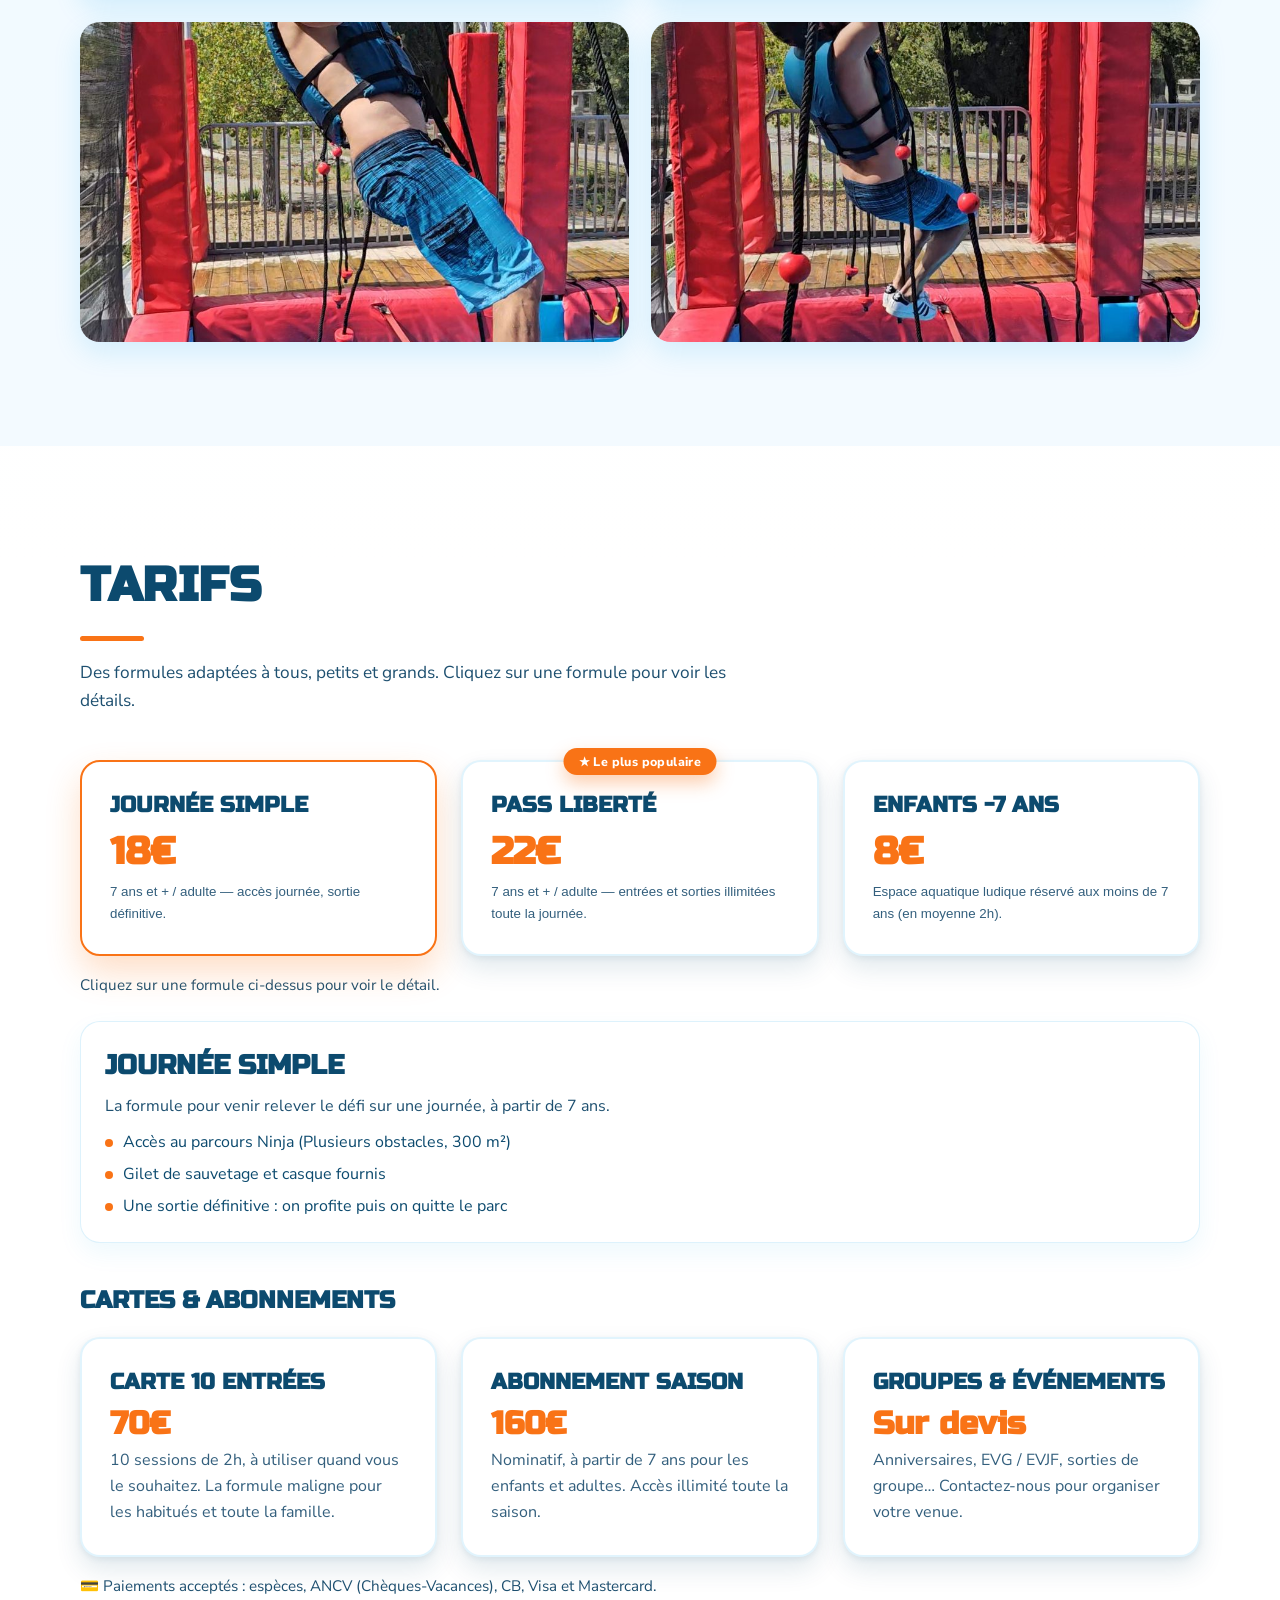
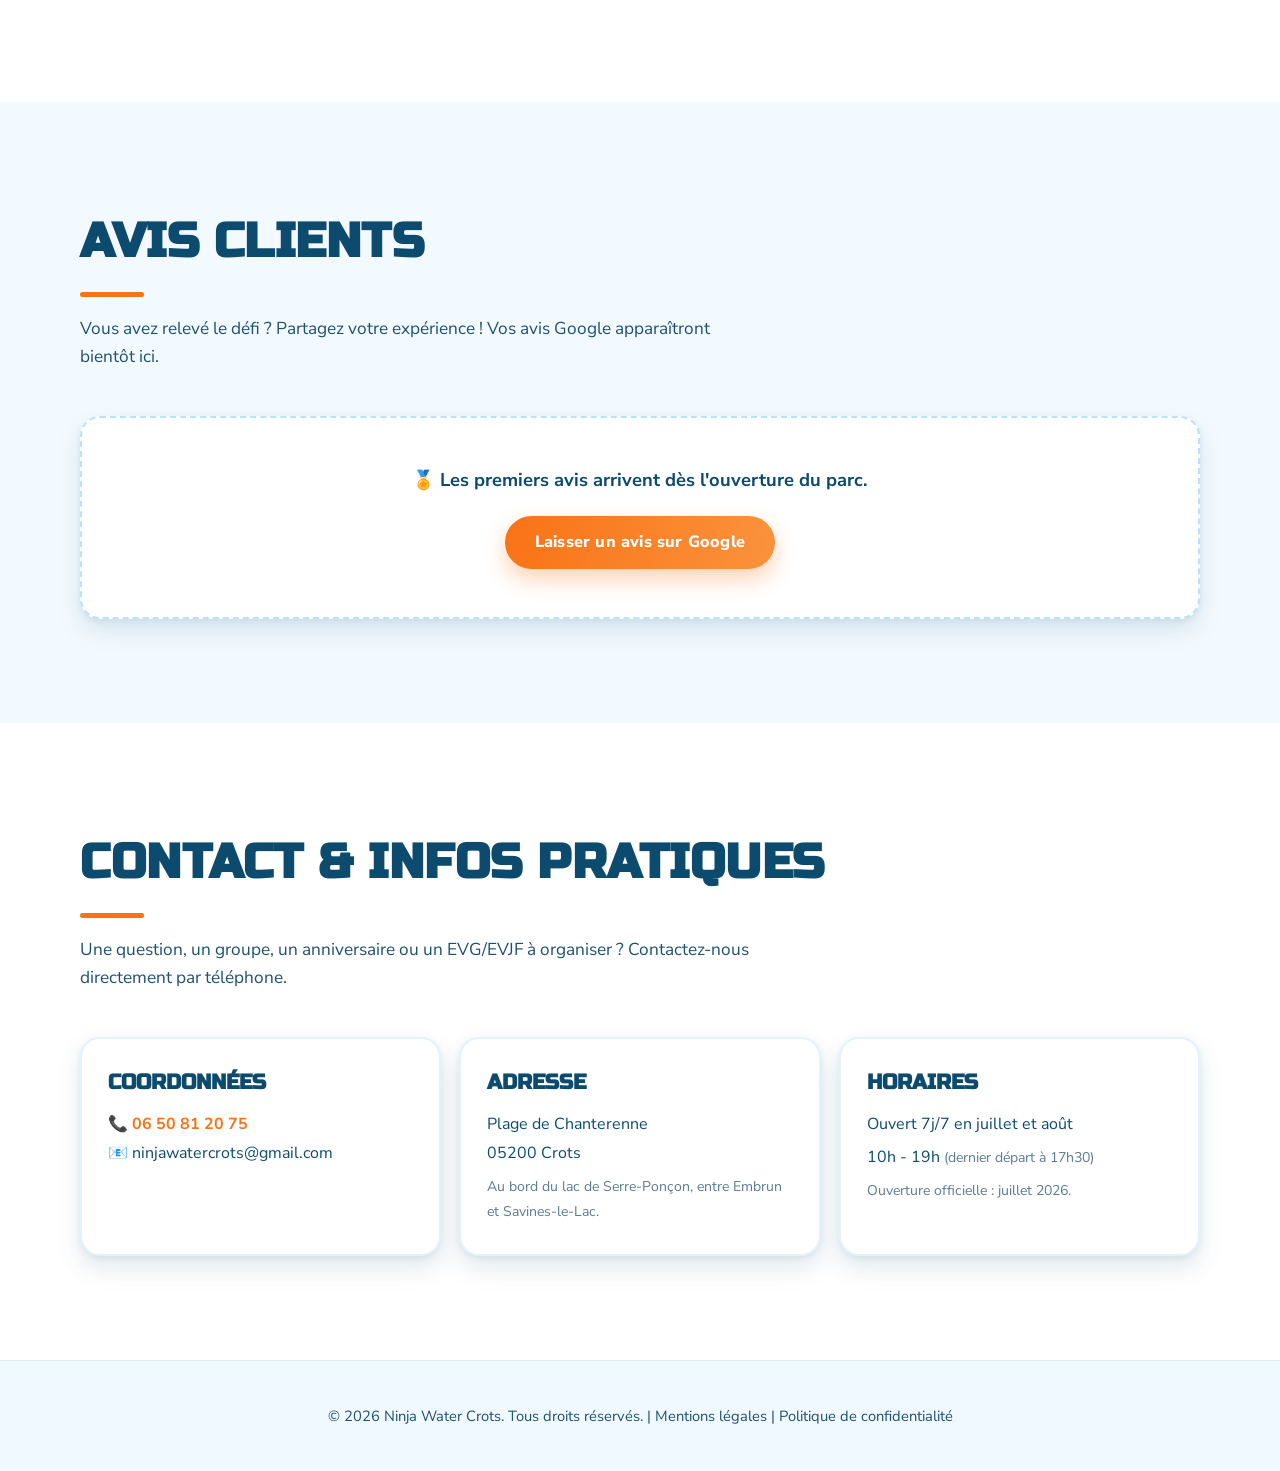
==== commit b77dbaee: "Texte securite : formulation plus fun" ====
--- a/index.html
+++ b/index.html
@@ -5,7 +5,7 @@
   <meta name="viewport" content="width=device-width, initial-scale=1.0">
   <title>Ninja Water Crots (NWCROTS) | Le 1er Ninja Water du 05</title>
   <meta name="description" content="NWCROTS, le 1er Ninja Water des Hautes-Alpes à la plage de Chanterenne, Crots. Parcours d'obstacles inspiré de Ninja Warrior au-dessus de l'eau. Tarifs, sécurité et infos pratiques.">
-  <link rel="canonical" href="https://eclectic-malasada-9f42c4.netlify.app/">
+  <link rel="canonical" href="https://nwcrots.netlify.app/">
 
   <!-- Partage réseaux sociaux (Open Graph) -->
   <meta property="og:type" content="website">
@@ -13,8 +13,8 @@
   <meta property="og:site_name" content="Ninja Water Crots">
   <meta property="og:title" content="Ninja Water Crots (NWCROTS) | Le 1er Ninja Water du 05">
   <meta property="og:description" content="Le 1er Ninja Water des Hautes-Alpes à la plage de Chanterenne, Crots. Parcours d'obstacles inspiré de Ninja Warrior au-dessus de l'eau.">
-  <meta property="og:image" content="https://eclectic-malasada-9f42c4.netlify.app/images/parcours_general_1.jpeg">
-  <meta property="og:url" content="https://eclectic-malasada-9f42c4.netlify.app/">
+  <meta property="og:image" content="https://nwcrots.netlify.app/images/parcours_general_1.jpeg">
+  <meta property="og:url" content="https://nwcrots.netlify.app/">
   <meta name="twitter:card" content="summary_large_image">
 
   <!-- Données structurées : parc de loisirs (référencement local Google) -->
@@ -25,8 +25,8 @@
     "name": "Ninja Water Crots",
     "alternateName": "NWCROTS",
     "description": "Le 1er Ninja Water des Hautes-Alpes, parcours d'obstacles aquatique inspiré de Ninja Warrior à la plage de Chanterenne, Crots.",
-    "url": "https://eclectic-malasada-9f42c4.netlify.app/",
-    "image": "https://eclectic-malasada-9f42c4.netlify.app/images/parcours_general_1.jpeg",
+    "url": "https://nwcrots.netlify.app/",
+    "image": "https://nwcrots.netlify.app/images/parcours_general_1.jpeg",
     "telephone": "+33650812075",
     "priceRange": "€€",
     "currenciesAccepted": "EUR",
@@ -166,7 +166,7 @@
           </article>
           <article class="card js-reveal">
             <h3>🛟 100% sécurisé</h3>
-            <p>En cas de chute, pas de panique : vous tombez directement dans l'eau, sans aucun risque.</p>
+            <p>Pas de panique en cas de glissade, c'est direct le grand PLOUF dans l'eau ! On a tout prévu pour vous protéger : zéro risque, que du fun</p>
           </article>
           <article class="card js-reveal">
             <h3>📋 Conditions d'accès</h3>
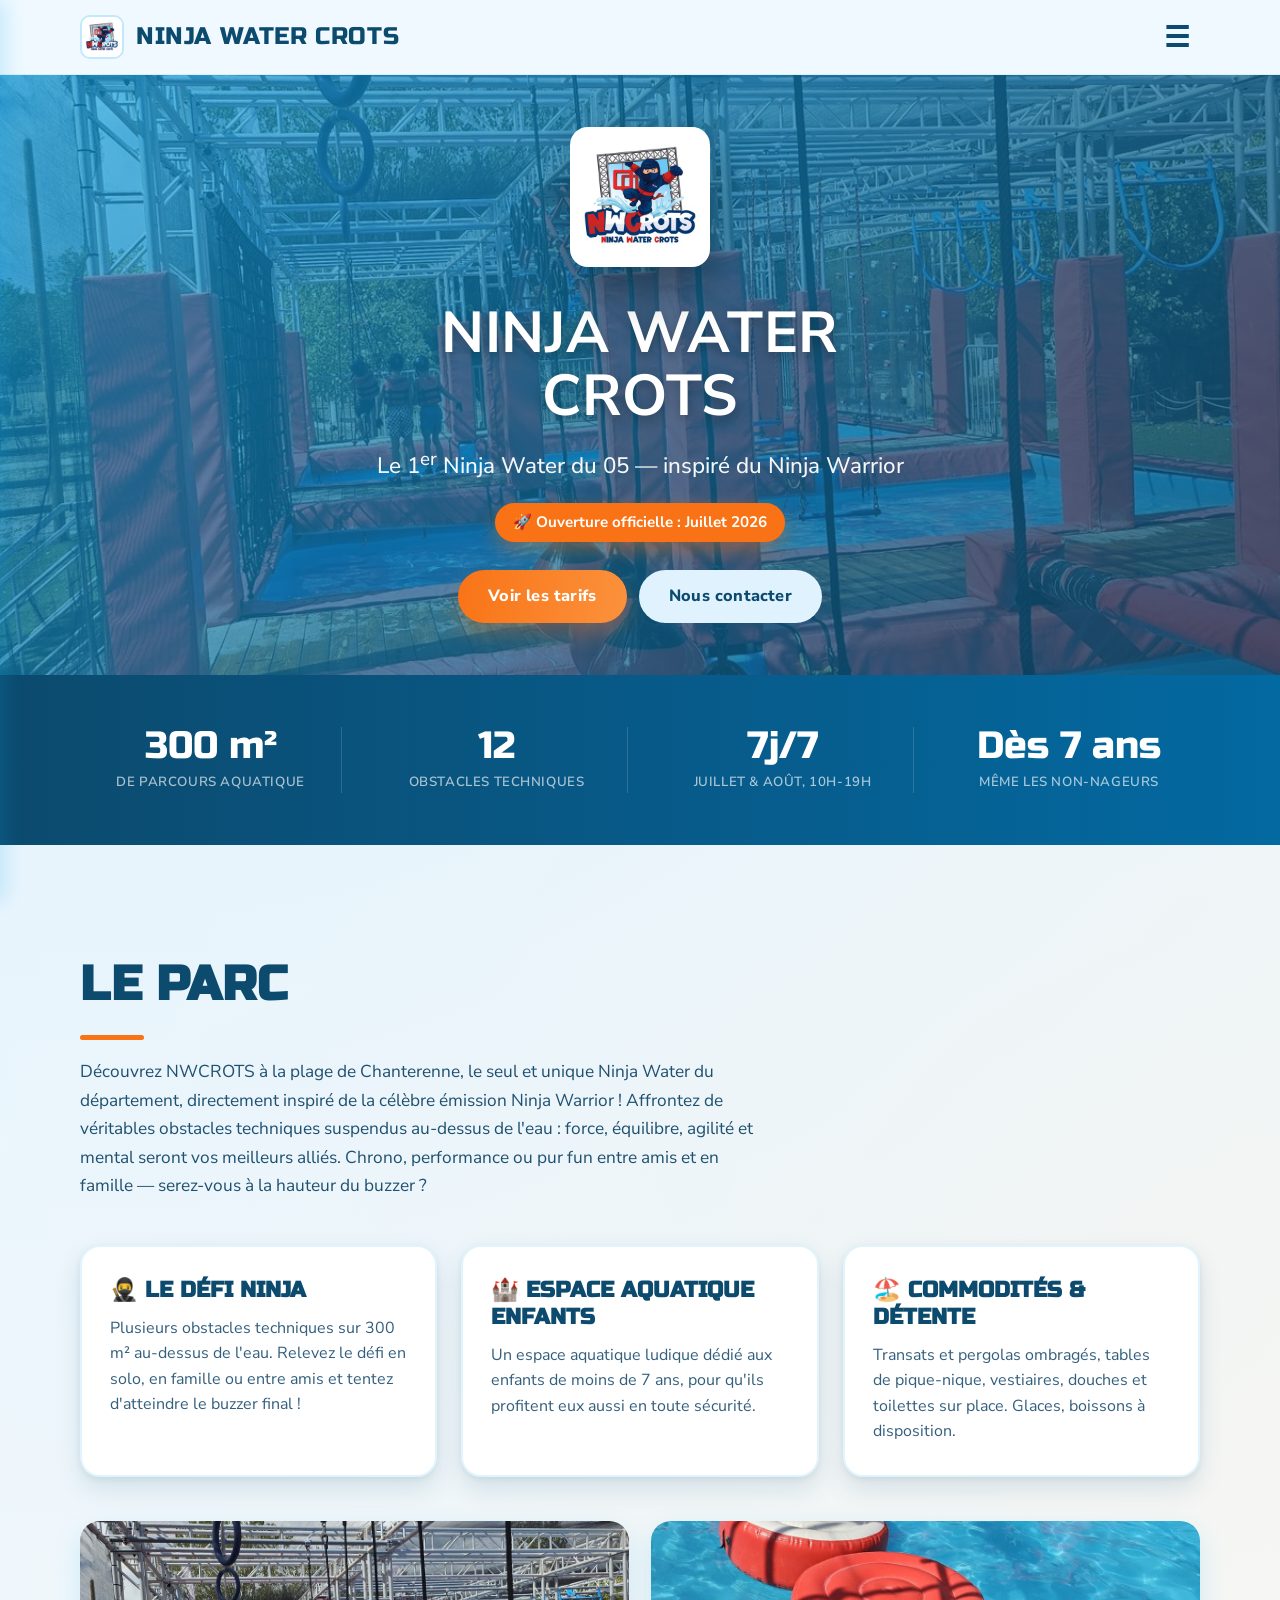
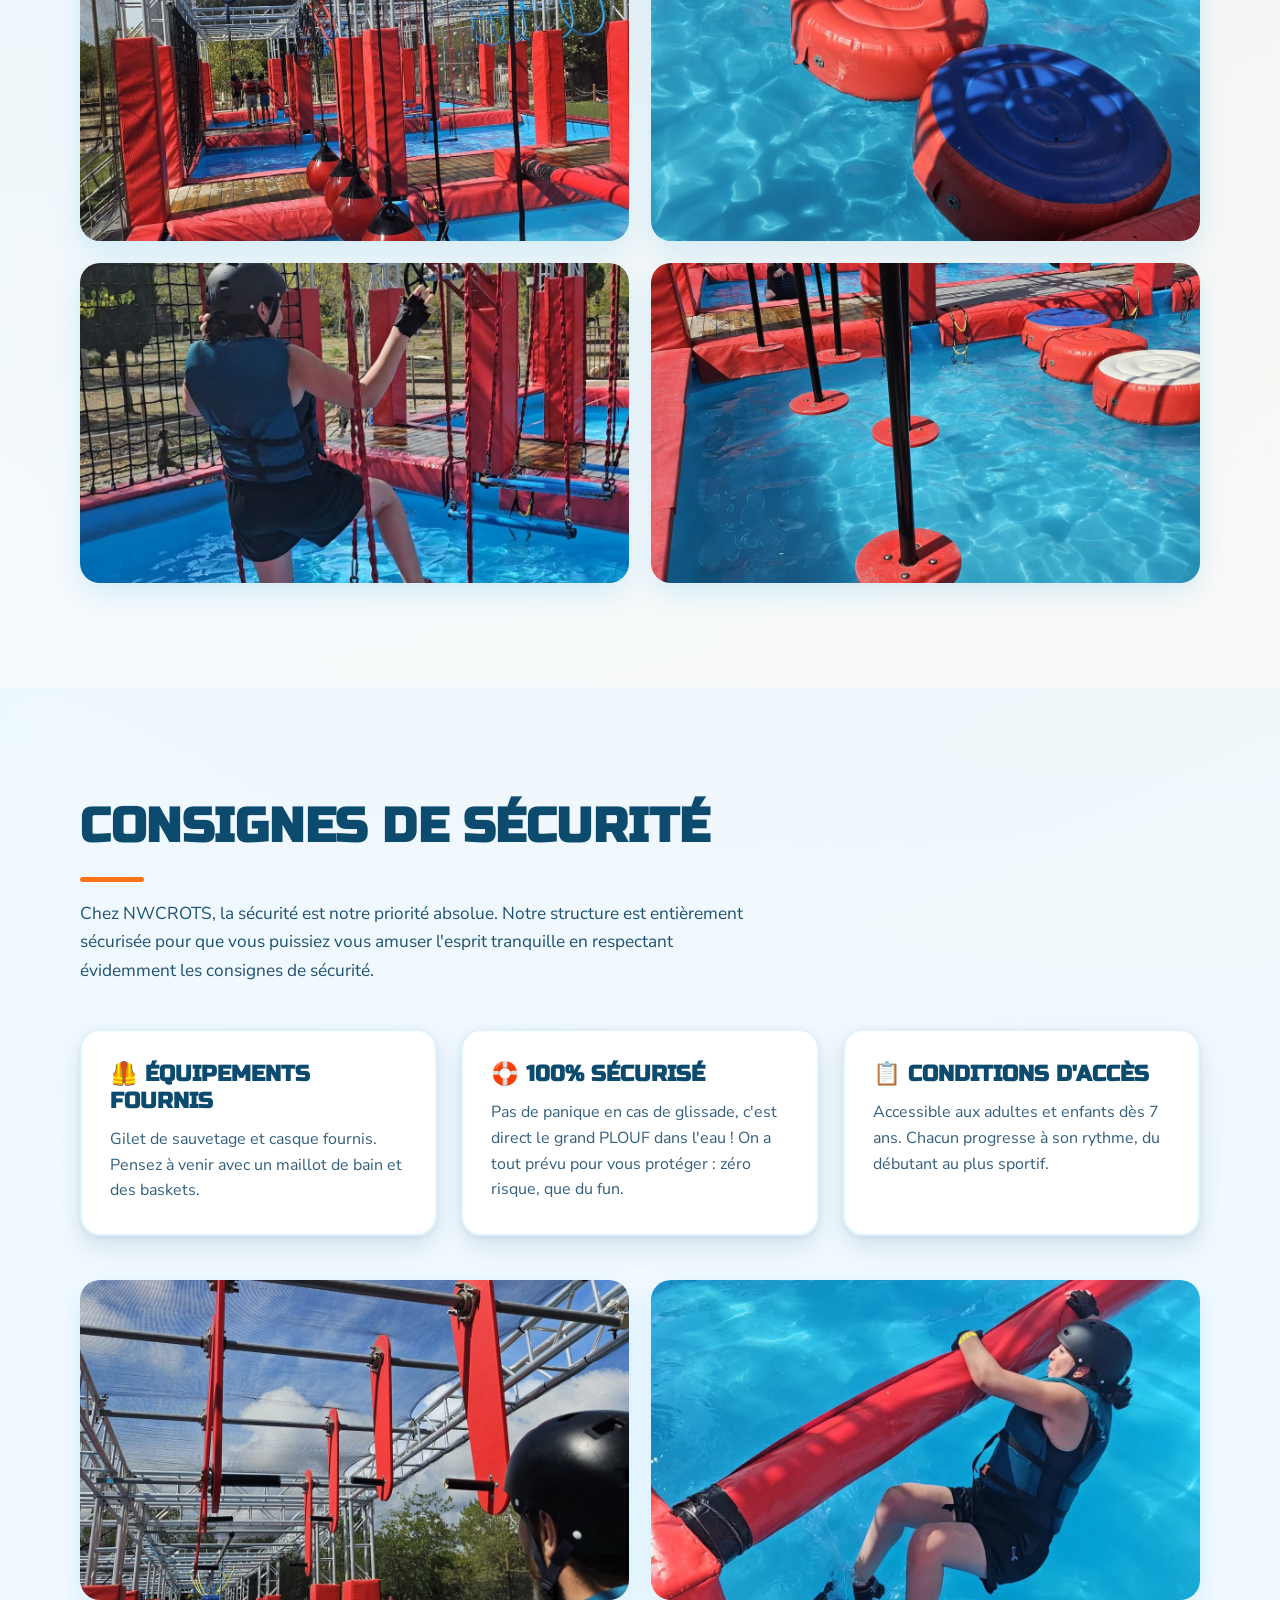
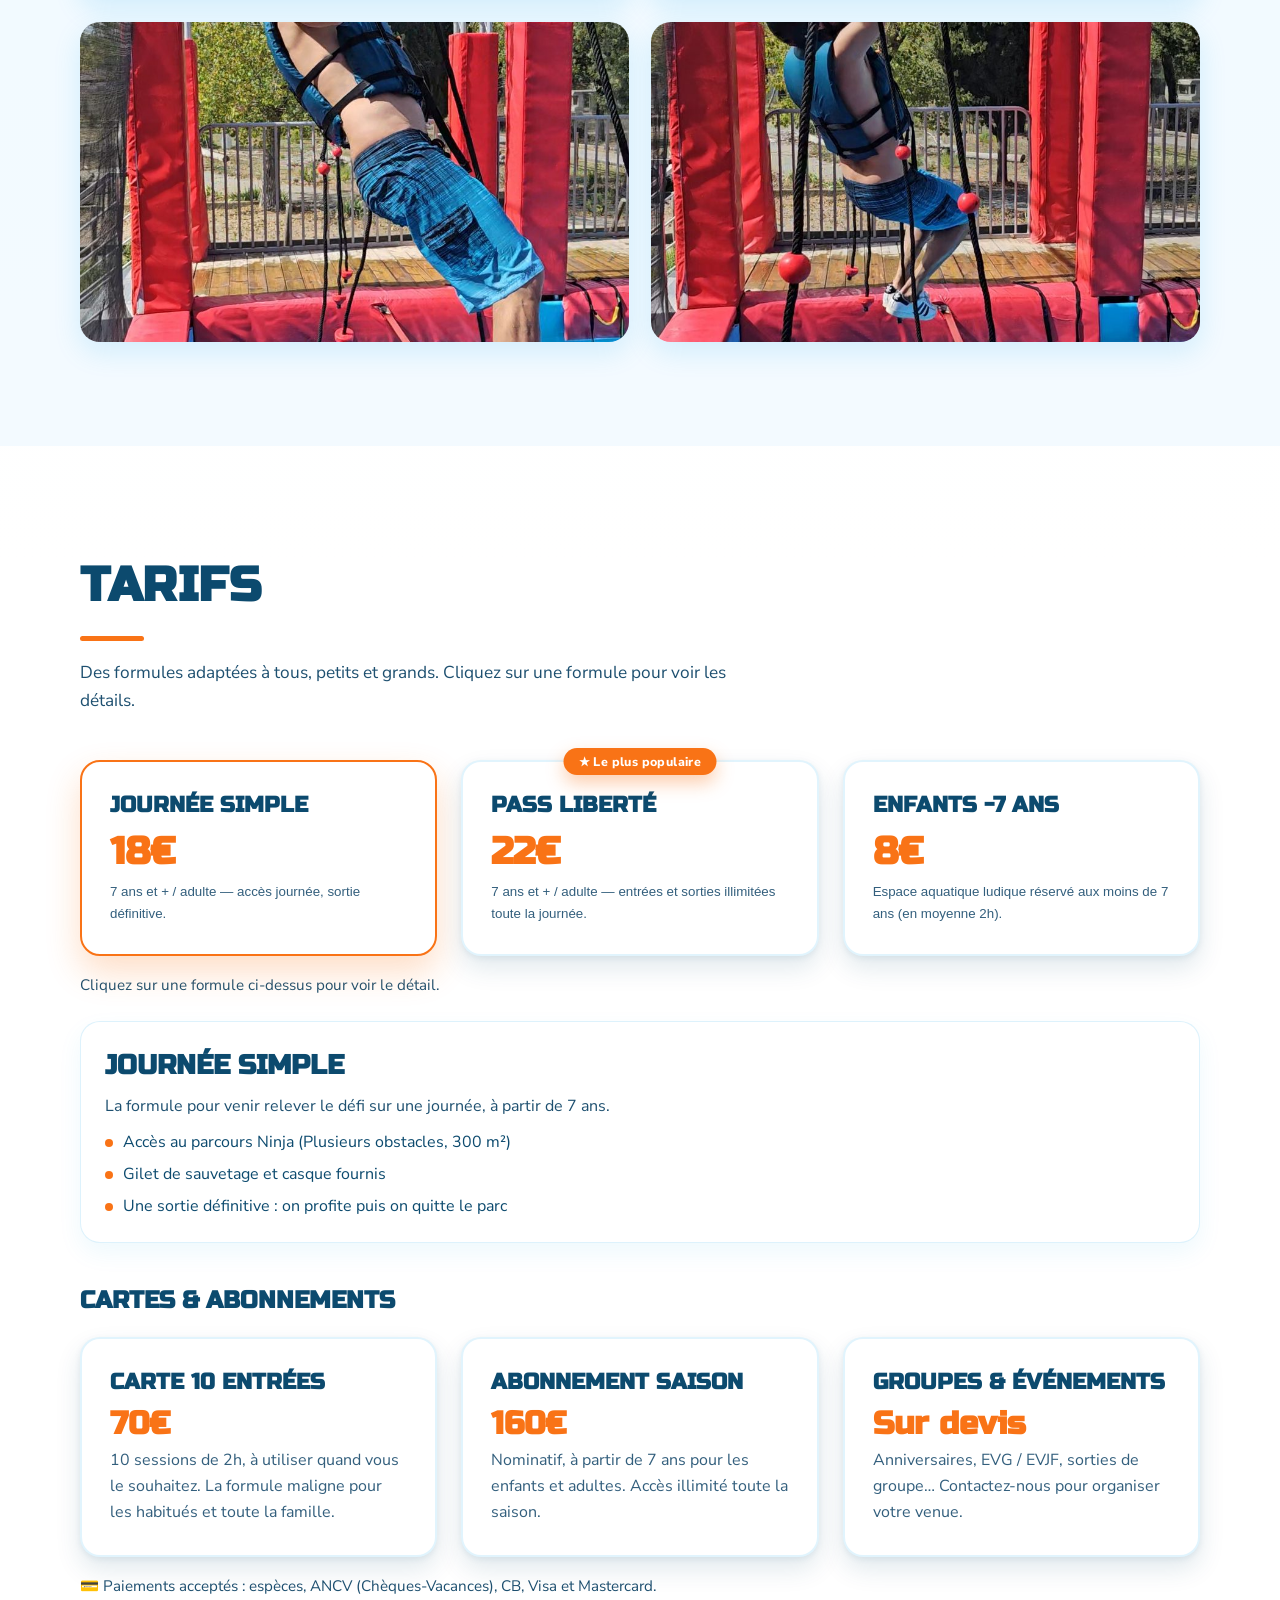
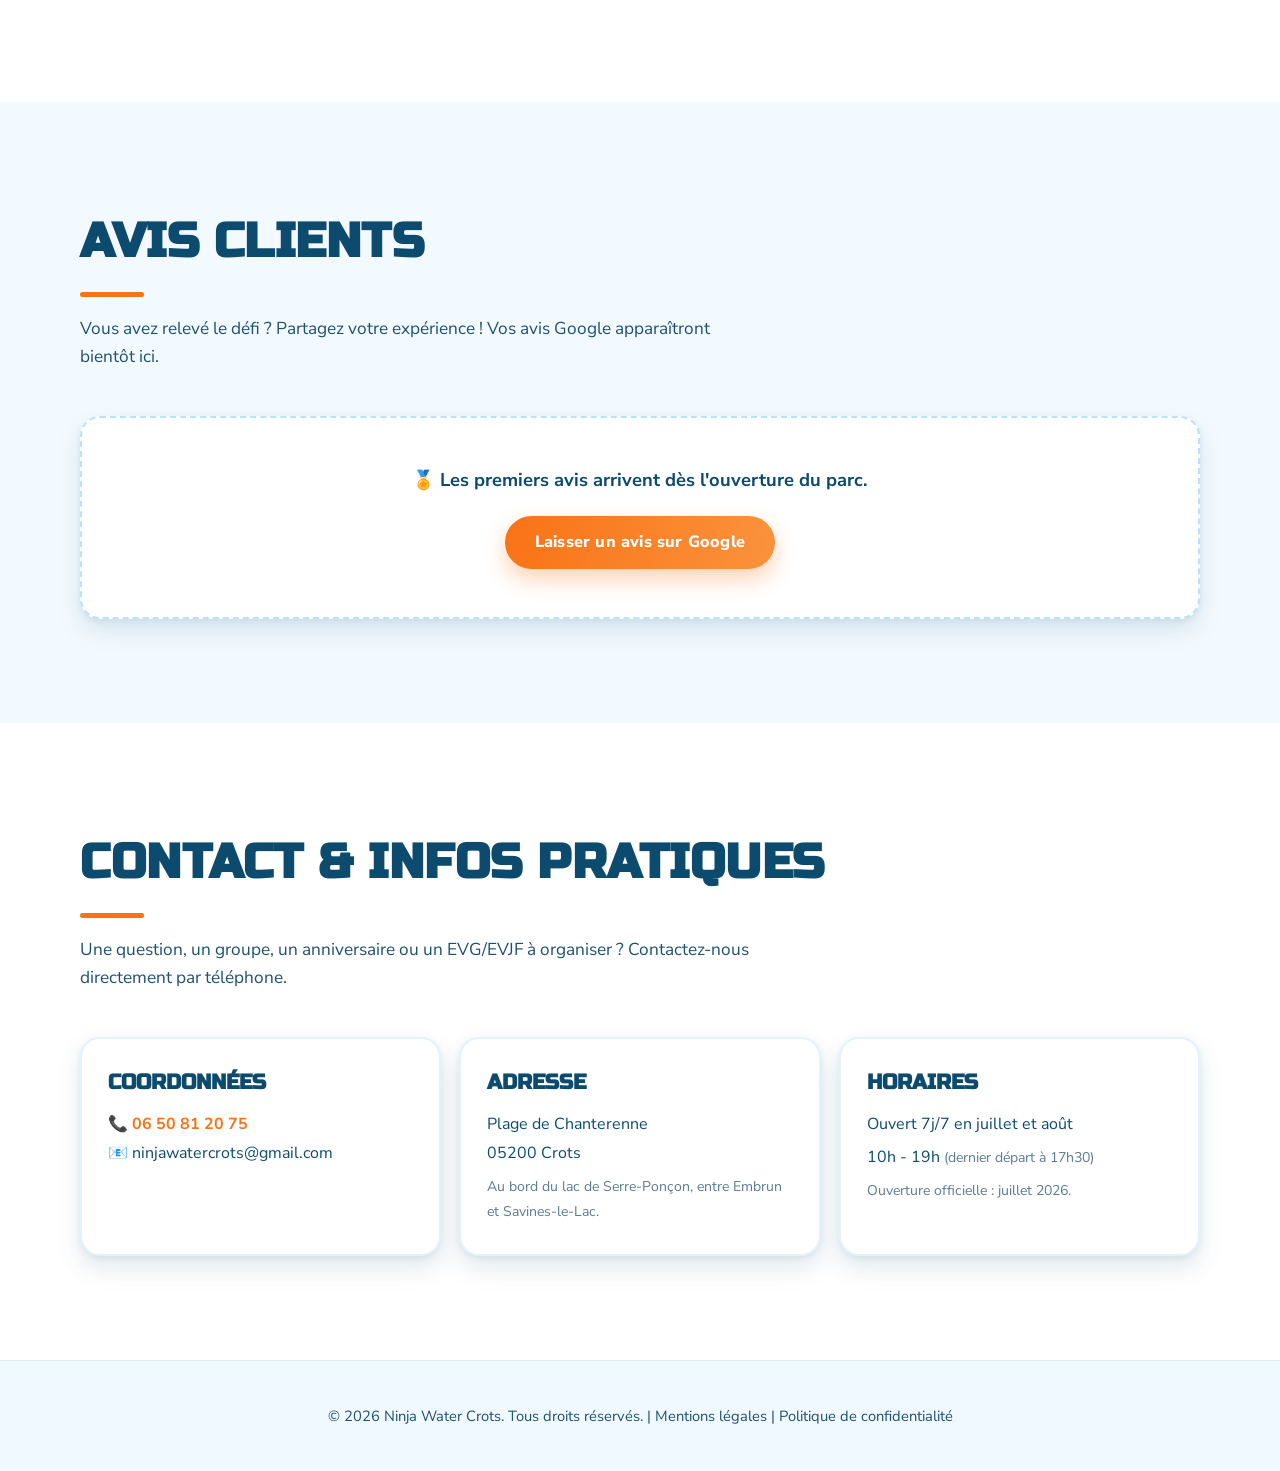
==== commit 2891f52a: "Ponctuation texte securite" ====
--- a/index.html
+++ b/index.html
@@ -166,7 +166,7 @@
           </article>
           <article class="card js-reveal">
             <h3>🛟 100% sécurisé</h3>
-            <p>Pas de panique en cas de glissade, c'est direct le grand PLOUF dans l'eau ! On a tout prévu pour vous protéger : zéro risque, que du fun</p>
+            <p>Pas de panique en cas de glissade, c'est direct le grand PLOUF dans l'eau ! On a tout prévu pour vous protéger : zéro risque, que du fun.</p>
           </article>
           <article class="card js-reveal">
             <h3>📋 Conditions d'accès</h3>
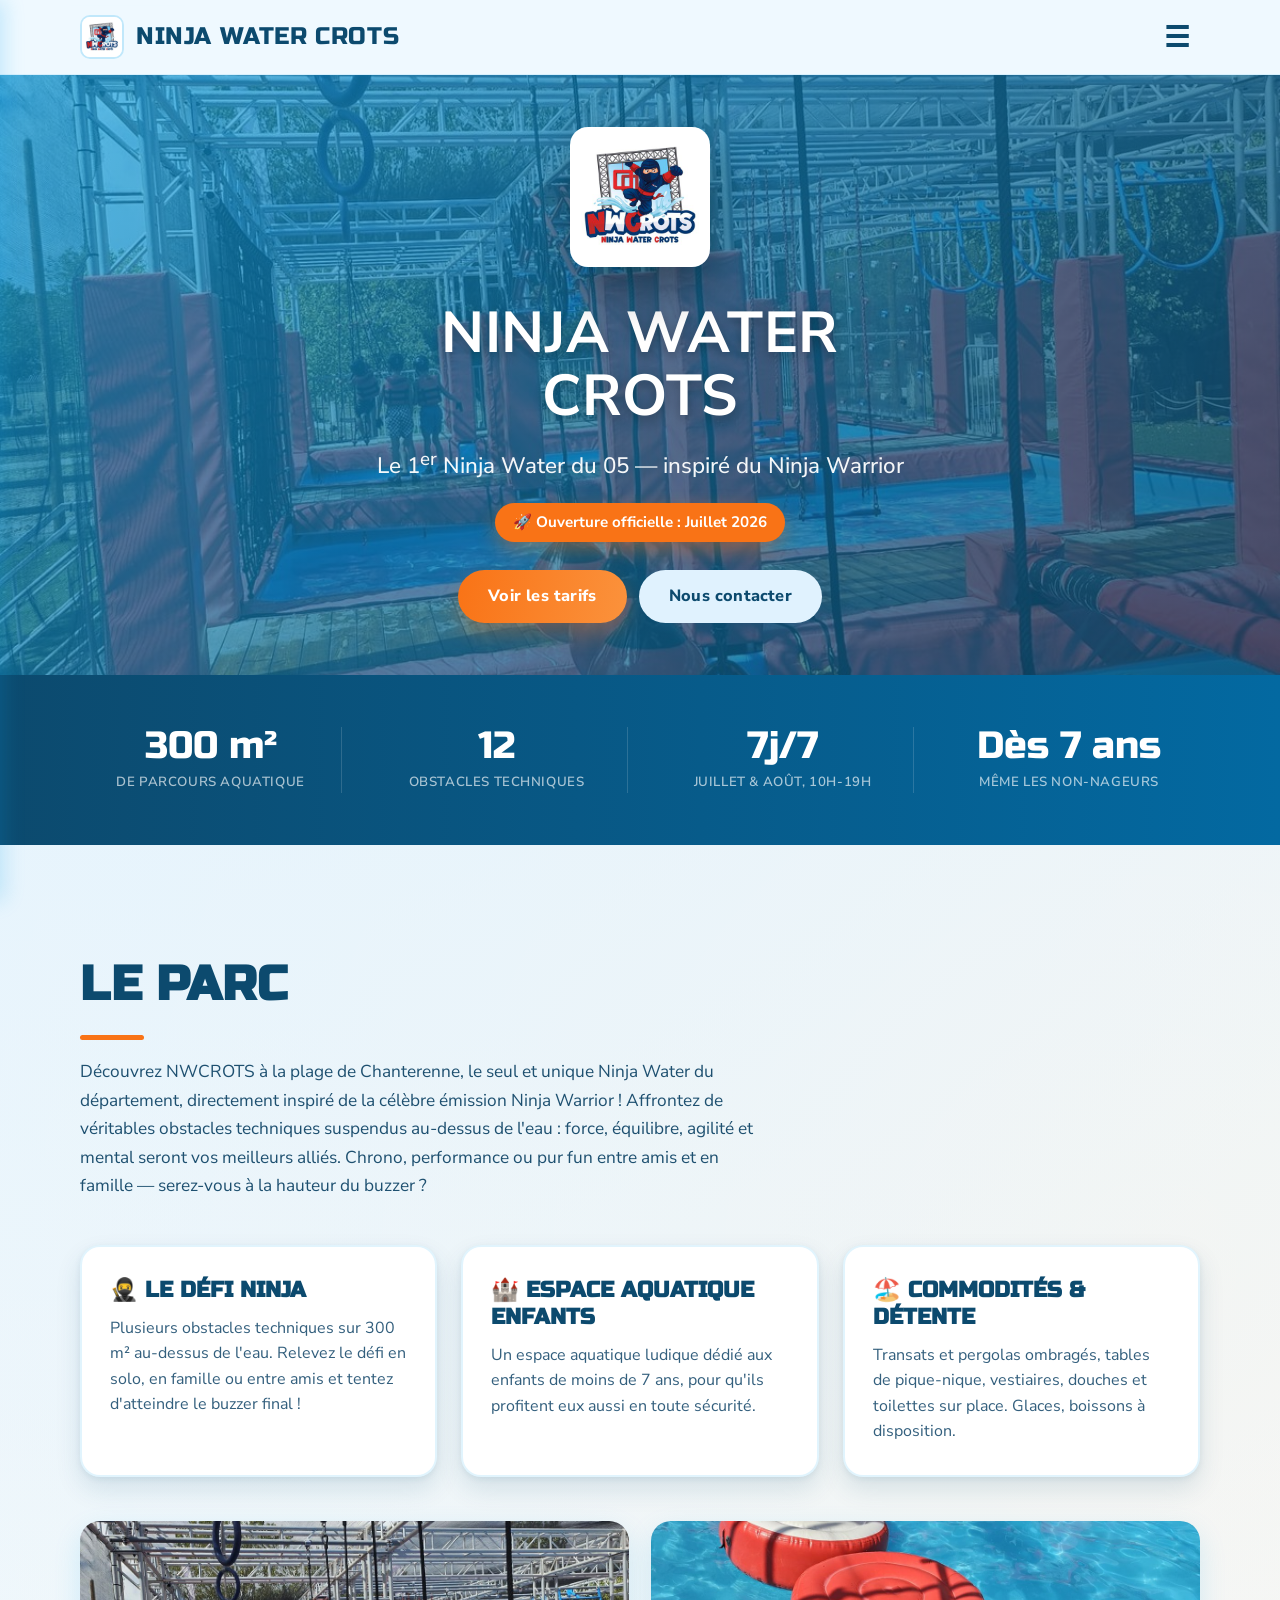
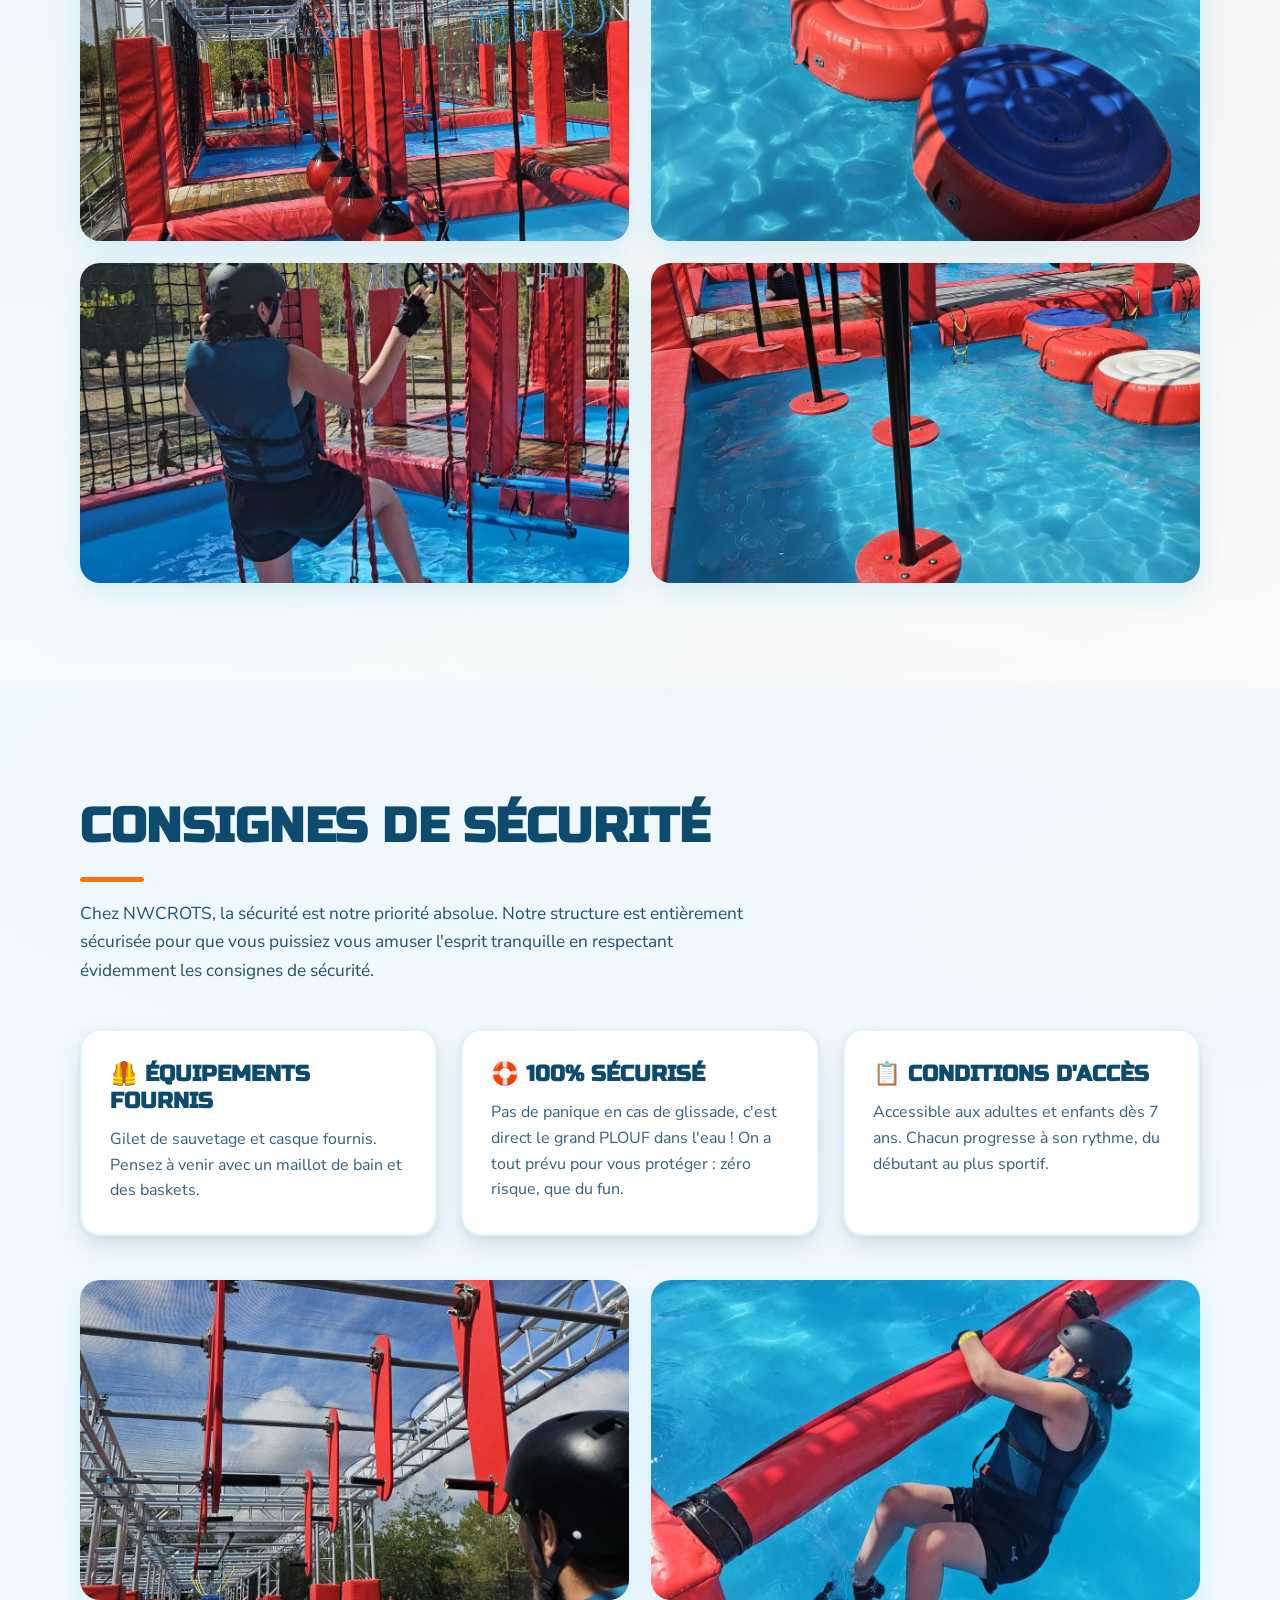
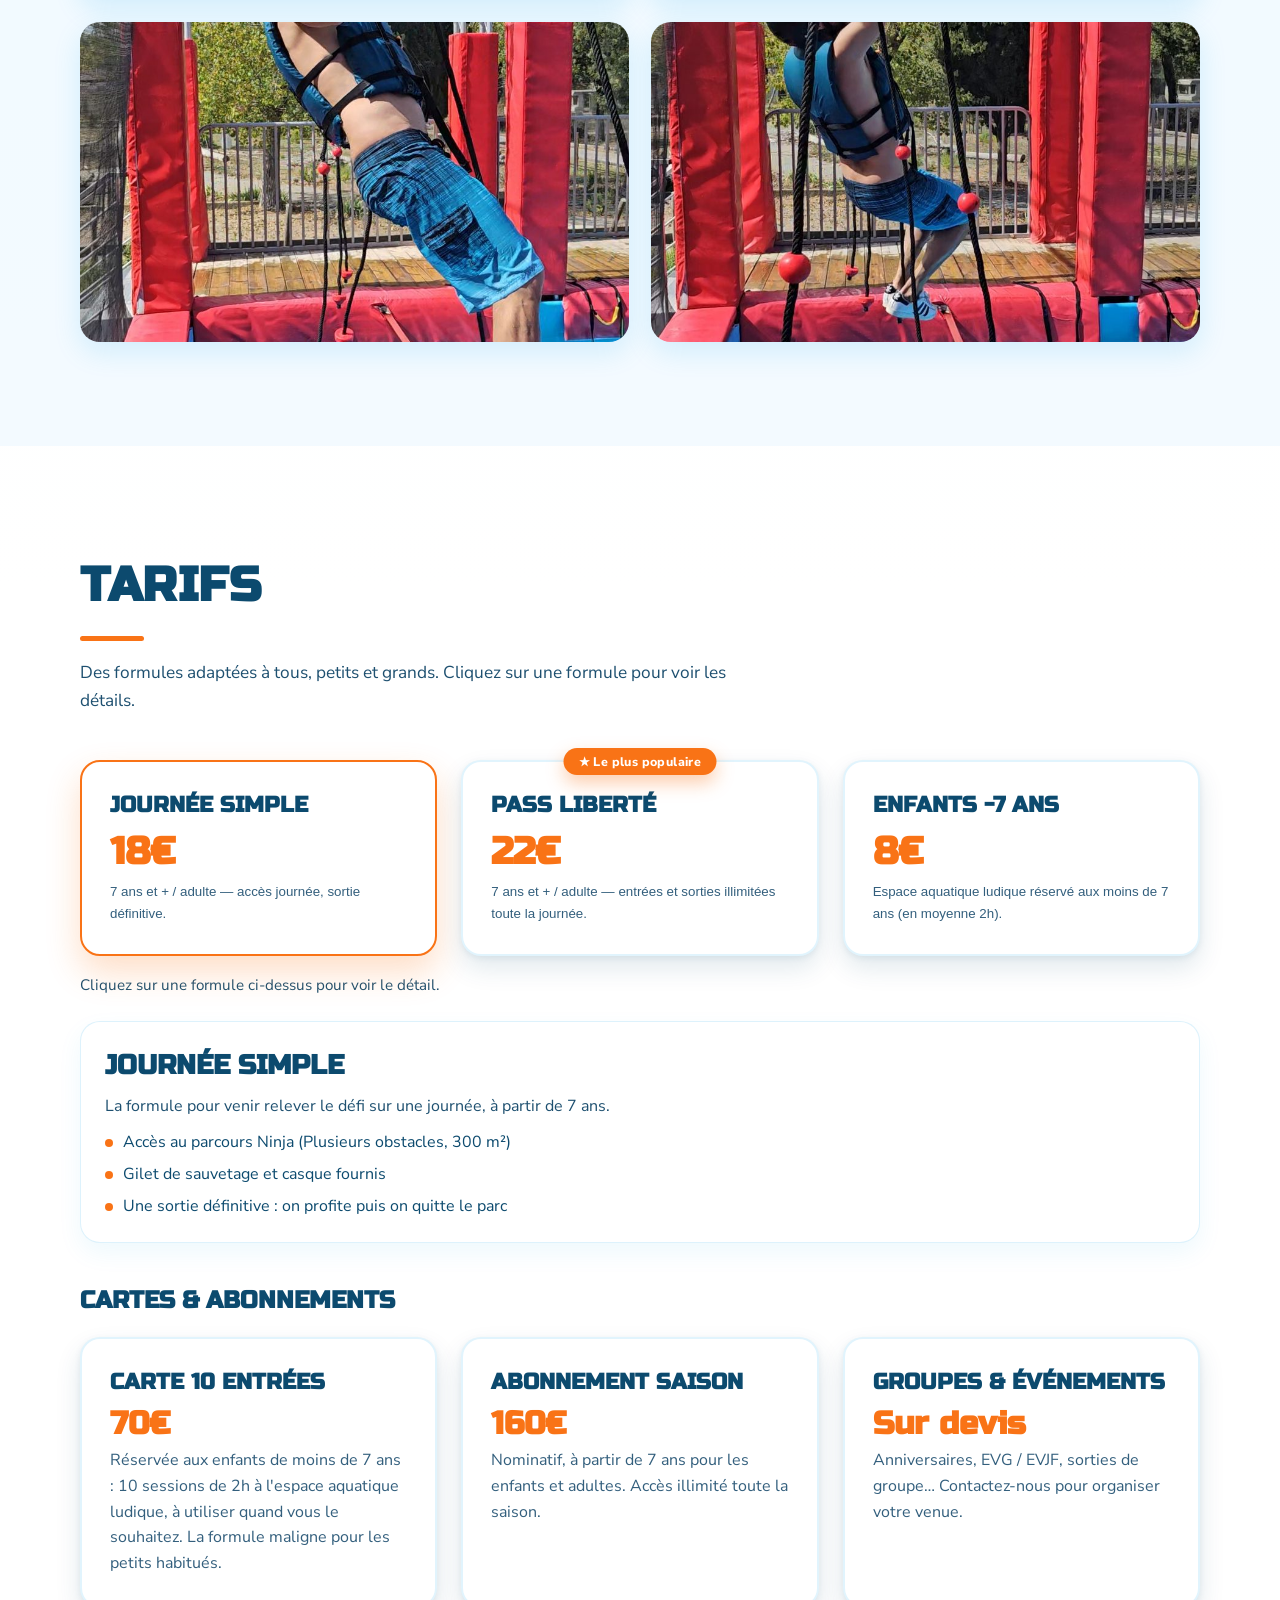
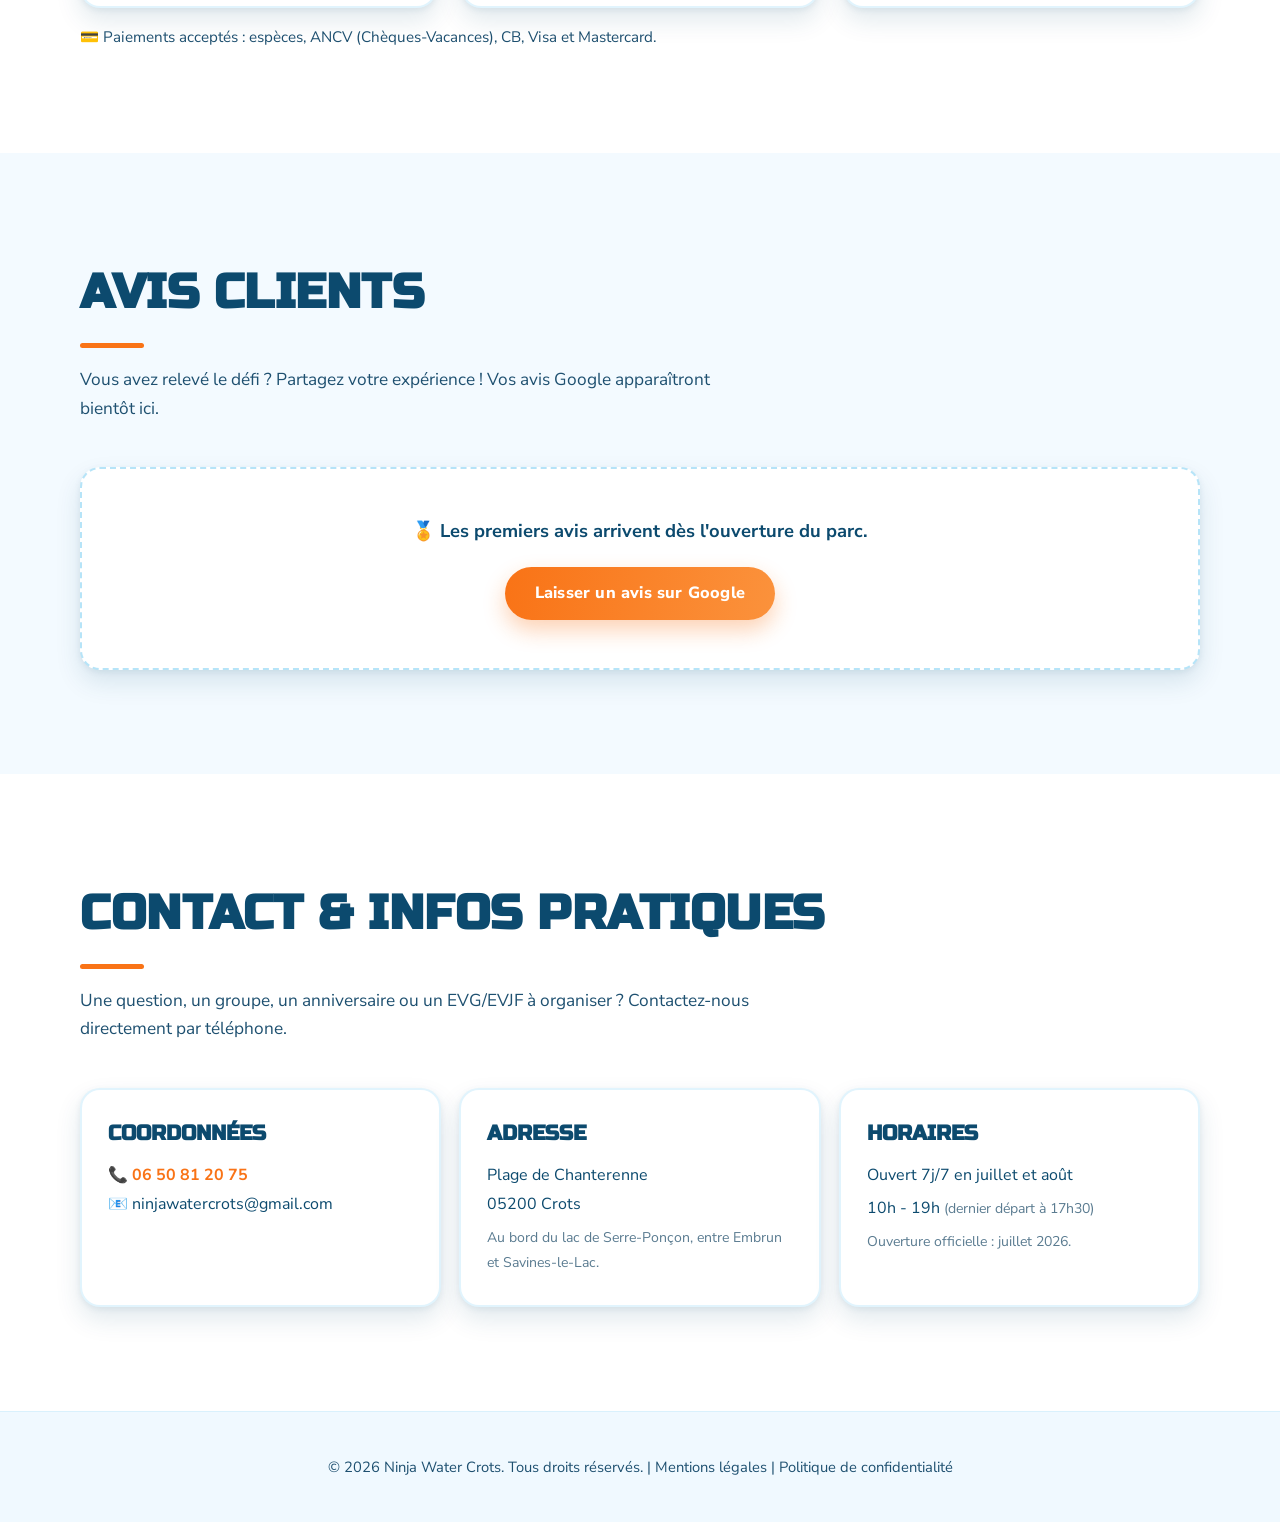
==== commit 1687526a: "Carte 10 entrees reservee aux enfants -7 ans" ====
--- a/index.html
+++ b/index.html
@@ -227,7 +227,7 @@
           <article class="card js-reveal">
             <h3>Carte 10 entrées</h3>
             <strong class="tarif-price">70€</strong>
-            <p>10 sessions de 2h, à utiliser quand vous le souhaitez. La formule maligne pour les habitués et toute la famille.</p>
+            <p>Réservée aux enfants de moins de 7 ans : 10 sessions de 2h à l'espace aquatique ludique, à utiliser quand vous le souhaitez. La formule maligne pour les petits habitués.</p>
           </article>
           <article class="card js-reveal">
             <h3>Abonnement saison</h3>
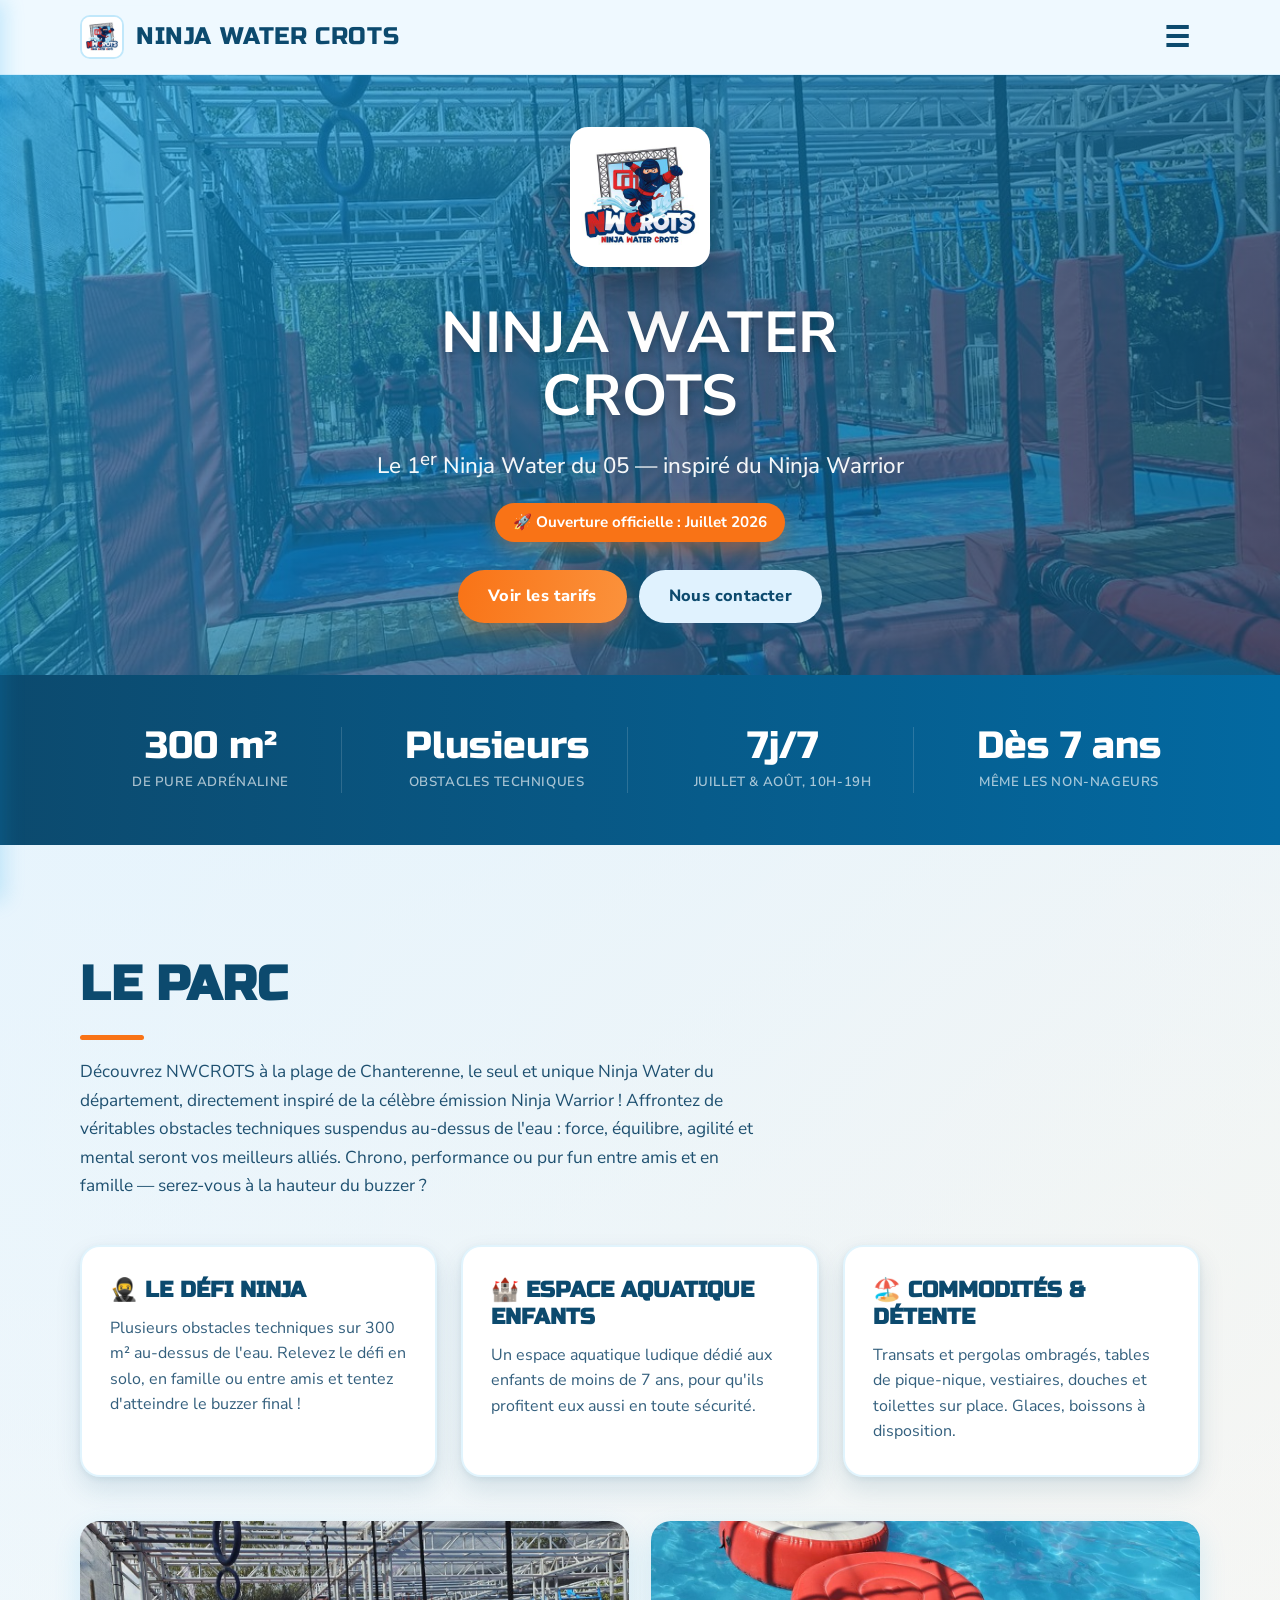
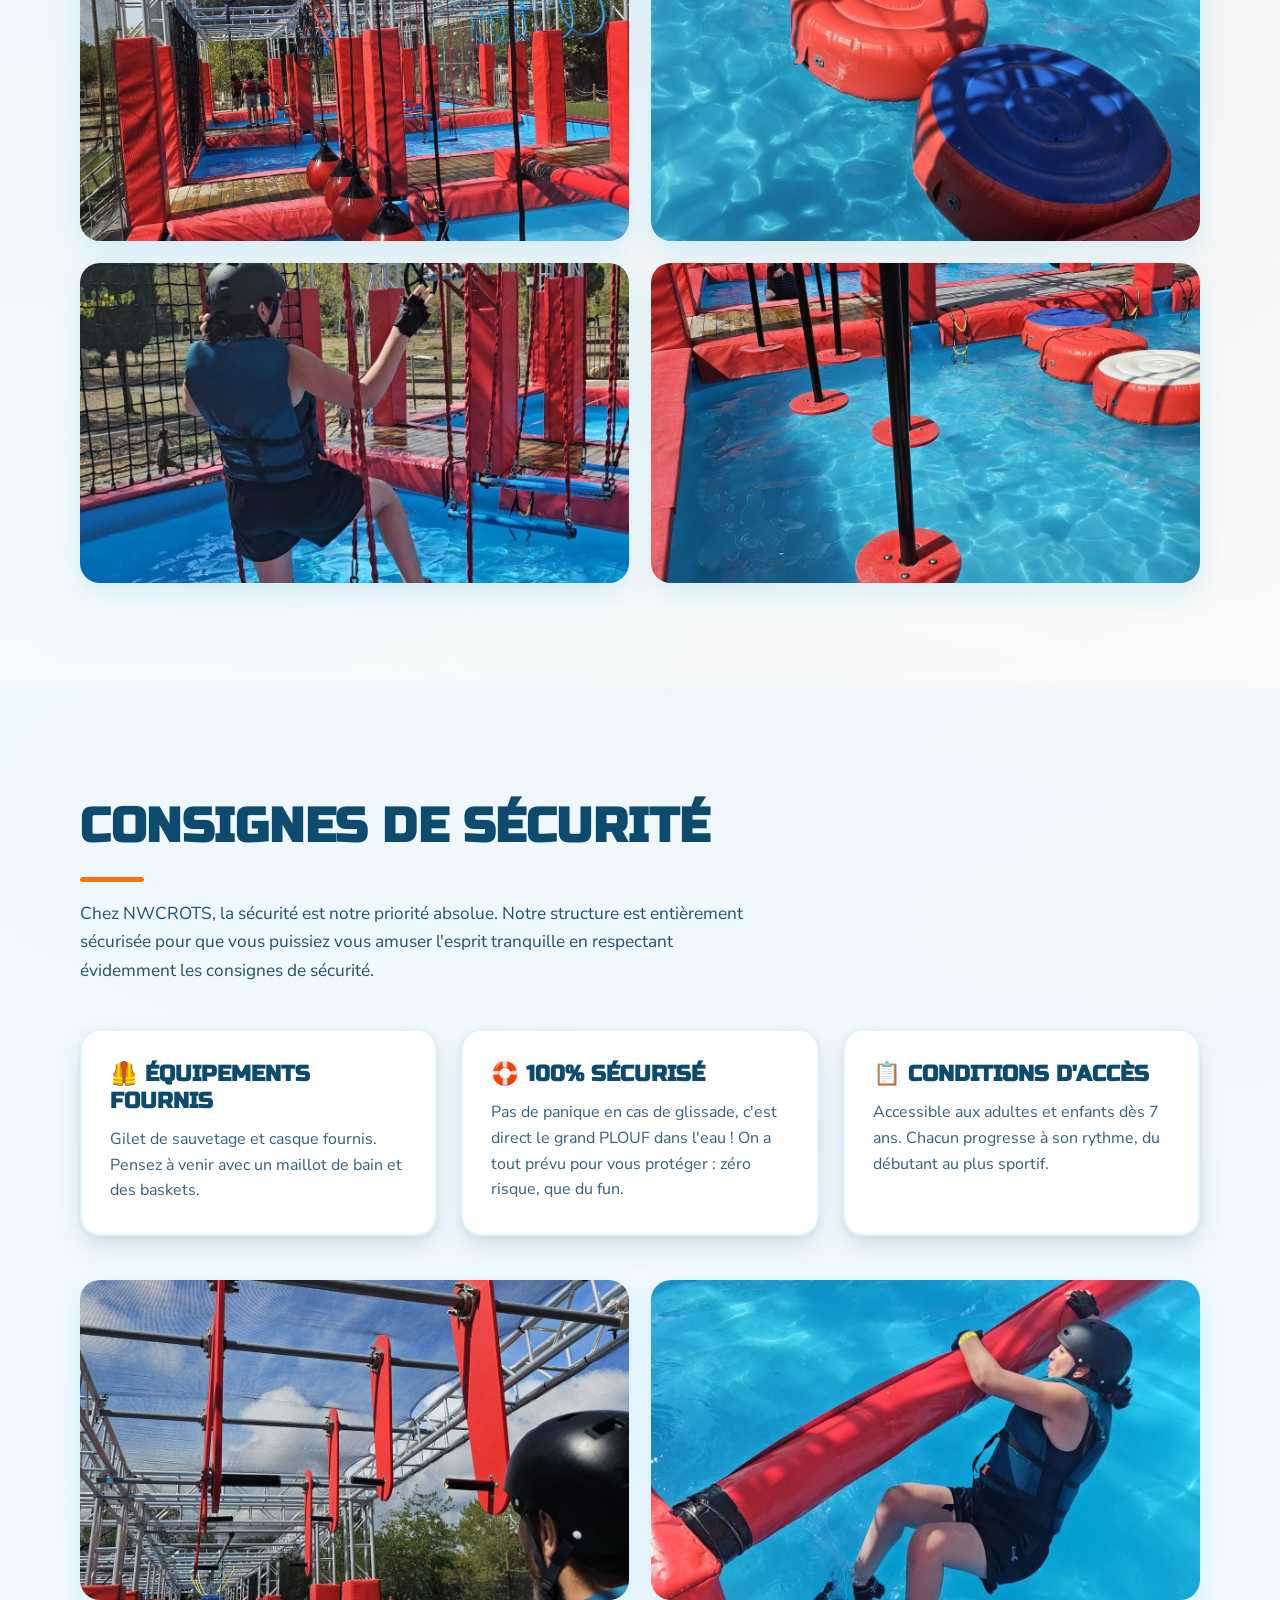
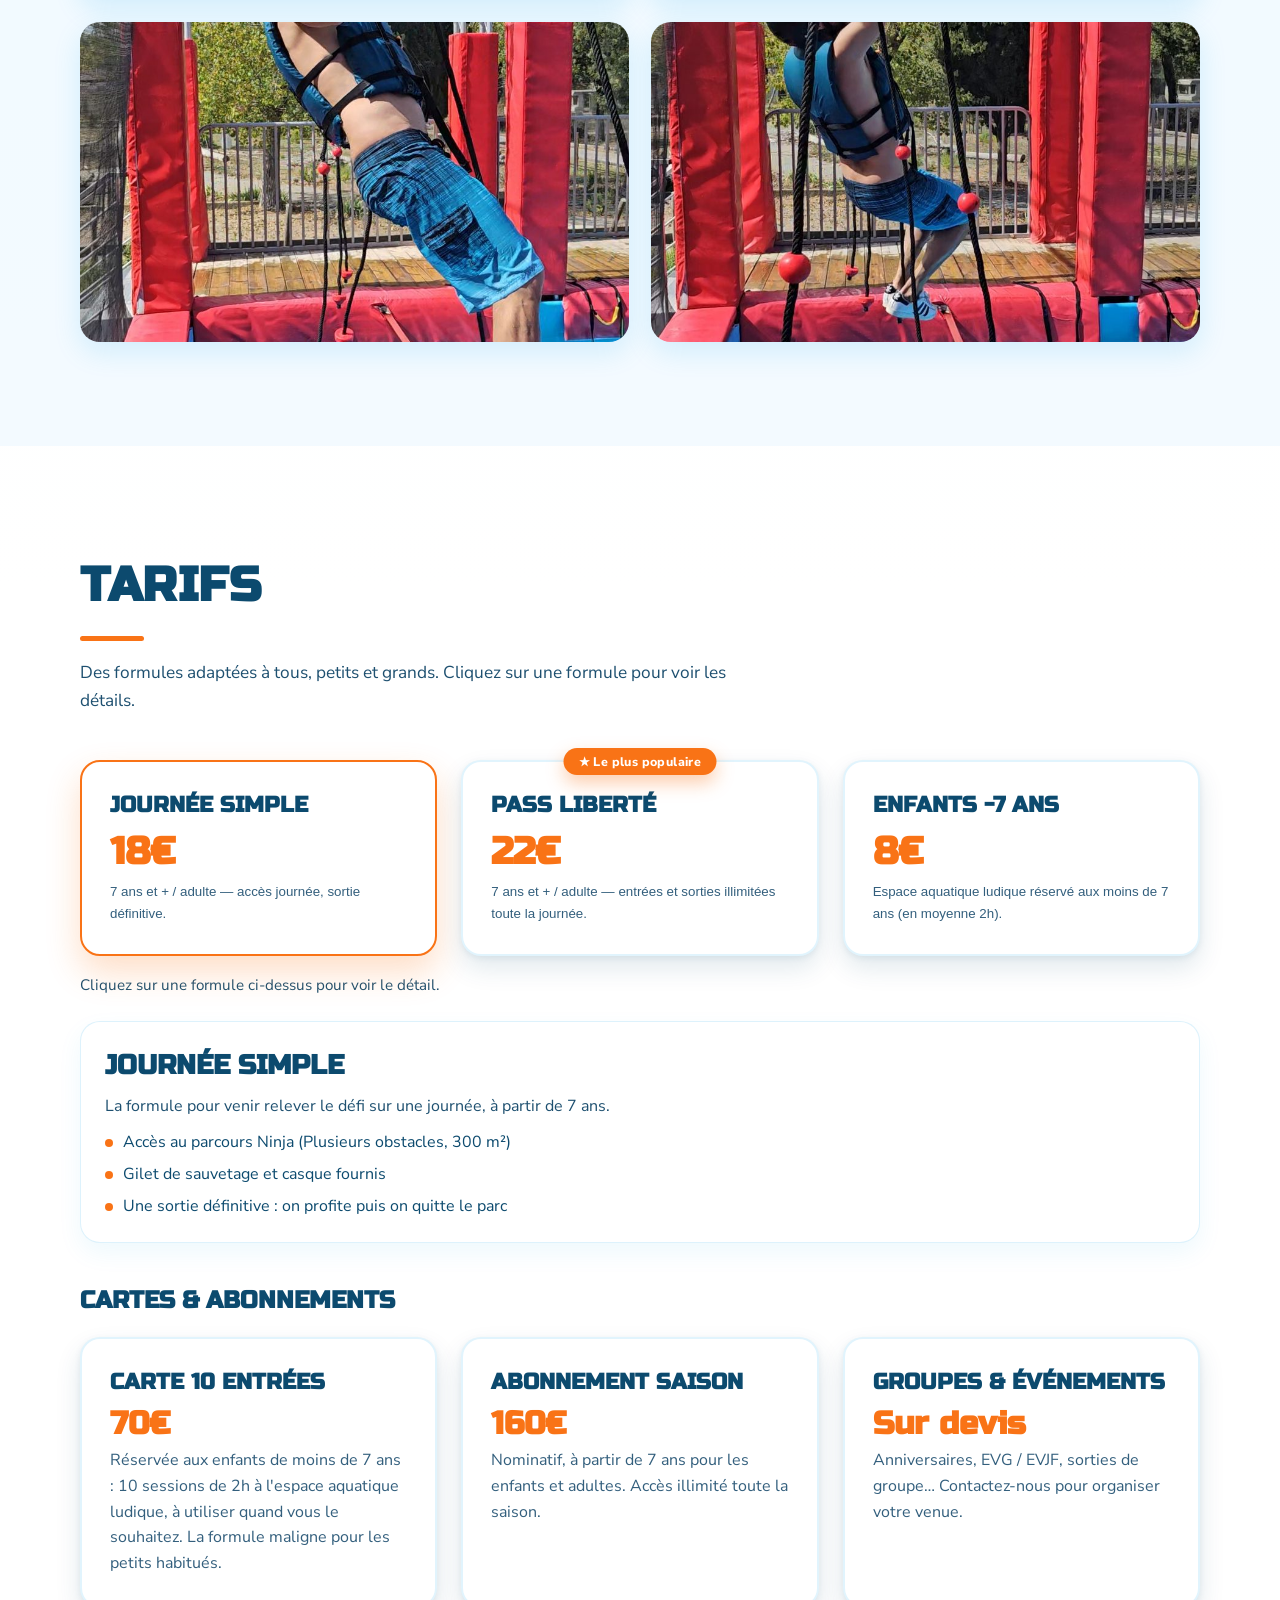
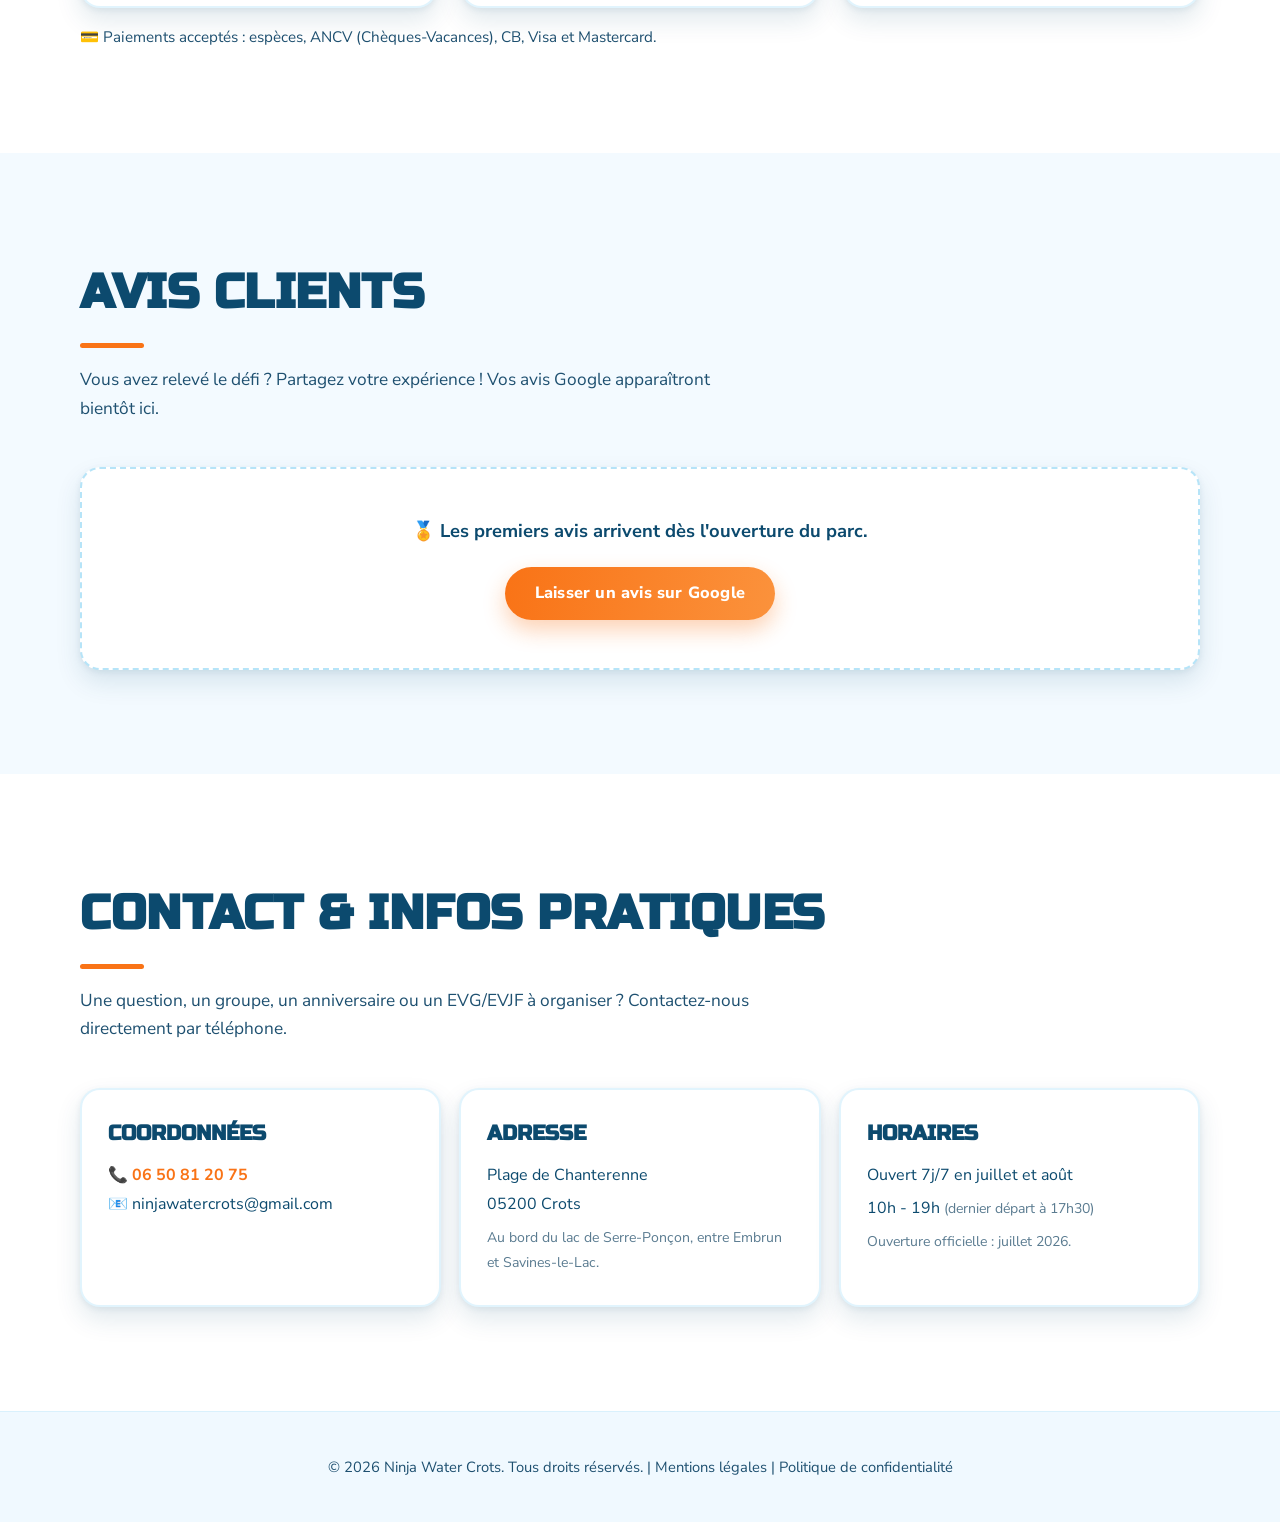
==== commit 0dc5d056: "Stats : 300m2 pure adrenaline + Plusieurs obstacles" ====
--- a/index.html
+++ b/index.html
@@ -5,7 +5,18 @@
   <meta name="viewport" content="width=device-width, initial-scale=1.0">
   <title>Ninja Water Crots (NWCROTS) | Le 1er Ninja Water du 05</title>
   <meta name="description" content="NWCROTS, le 1er Ninja Water des Hautes-Alpes à la plage de Chanterenne, Crots. Parcours d'obstacles inspiré de Ninja Warrior au-dessus de l'eau. Tarifs, sécurité et infos pratiques.">
-  <link rel="canonical" href="https://nwcrots.netlify.app/">
+  <meta name="keywords" content="ninja water crots, nwcrots, ninja warrior hautes-alpes, parc aquatique crots, accrobranche aquatique serre-ponçon, parcours obstacles embrun, activité famille hautes-alpes">
+  <meta name="author" content="Ninja Water Crots">
+  <meta name="robots" content="index, follow">
+  <link rel="canonical" href="https://nwcrots.fr/">
+  <link rel="icon" type="image/jpeg" href="logoninha.jpeg">
+  <link rel="apple-touch-icon" href="logoninha.jpeg">
+
+  <!-- Référencement local (géolocalisation) -->
+  <meta name="geo.region" content="FR-05">
+  <meta name="geo.placename" content="Crots, Hautes-Alpes">
+  <meta name="geo.position" content="44.5193;6.5375">
+  <meta name="ICBM" content="44.5193, 6.5375">
 
   <!-- Partage réseaux sociaux (Open Graph) -->
   <meta property="og:type" content="website">
@@ -13,8 +24,8 @@
   <meta property="og:site_name" content="Ninja Water Crots">
   <meta property="og:title" content="Ninja Water Crots (NWCROTS) | Le 1er Ninja Water du 05">
   <meta property="og:description" content="Le 1er Ninja Water des Hautes-Alpes à la plage de Chanterenne, Crots. Parcours d'obstacles inspiré de Ninja Warrior au-dessus de l'eau.">
-  <meta property="og:image" content="https://nwcrots.netlify.app/images/parcours_general_1.jpeg">
-  <meta property="og:url" content="https://nwcrots.netlify.app/">
+  <meta property="og:image" content="https://nwcrots.fr/images/parcours_general_1.jpeg">
+  <meta property="og:url" content="https://nwcrots.fr/">
   <meta name="twitter:card" content="summary_large_image">
 
   <!-- Données structurées : parc de loisirs (référencement local Google) -->
@@ -24,11 +35,17 @@
     "@type": "AmusementPark",
     "name": "Ninja Water Crots",
     "alternateName": "NWCROTS",
-    "description": "Le 1er Ninja Water des Hautes-Alpes, parcours d'obstacles aquatique inspiré de Ninja Warrior à la plage de Chanterenne, Crots.",
-    "url": "https://nwcrots.netlify.app/",
-    "image": "https://nwcrots.netlify.app/images/parcours_general_1.jpeg",
+    "description": "Le 1er Ninja Water des Hautes-Alpes, parcours d'obstacles aquatique inspiré de Ninja Warrior à la plage de Chanterenne, Crots, au bord du lac de Serre-Ponçon.",
+    "url": "https://nwcrots.fr/",
+    "image": [
+      "https://nwcrots.fr/images/parcours_general_1.jpeg",
+      "https://nwcrots.fr/images/obstacles_piscine.jpeg",
+      "https://nwcrots.fr/images/parcours_obstacles.jpeg"
+    ],
+    "logo": "https://nwcrots.fr/logoninha.jpeg",
     "telephone": "+33650812075",
-    "priceRange": "€€",
+    "email": "ninjawatercrots@gmail.com",
+    "priceRange": "8€ - 22€",
     "currenciesAccepted": "EUR",
     "paymentAccepted": "Espèces, ANCV, Carte Bancaire, Visa, Mastercard",
     "address": {
@@ -39,12 +56,23 @@
       "addressRegion": "Hautes-Alpes",
       "addressCountry": "FR"
     },
-    "openingHoursSpecification": {
+    "geo": {
+      "@type": "GeoCoordinates",
+      "latitude": 44.5193,
+      "longitude": 6.5375
+    },
+    "areaServed": ["Crots", "Embrun", "Savines-le-Lac", "Hautes-Alpes", "Lac de Serre-Ponçon"],
+    "openingHoursSpecification": [{
       "@type": "OpeningHoursSpecification",
       "dayOfWeek": ["Monday","Tuesday","Wednesday","Thursday","Friday","Saturday","Sunday"],
       "opens": "10:00",
-      "closes": "19:00"
-    }
+      "closes": "19:00",
+      "validFrom": "2026-07-01",
+      "validThrough": "2026-08-31"
+    }],
+    "isAccessibleForFree": false,
+    "publicAccess": true,
+    "sameAs": []
   }
   </script>
 
@@ -103,10 +131,10 @@
       <div class="container stats-grid">
         <div class="stat-item">
           <span class="stat-number">300 m²</span>
-          <span class="stat-label">De parcours aquatique</span>
+          <span class="stat-label">De pure adrénaline</span>
         </div>
         <div class="stat-item">
-          <span class="stat-number">12</span>
+          <span class="stat-number">Plusieurs</span>
           <span class="stat-label">Obstacles techniques</span>
         </div>
         <div class="stat-item">
